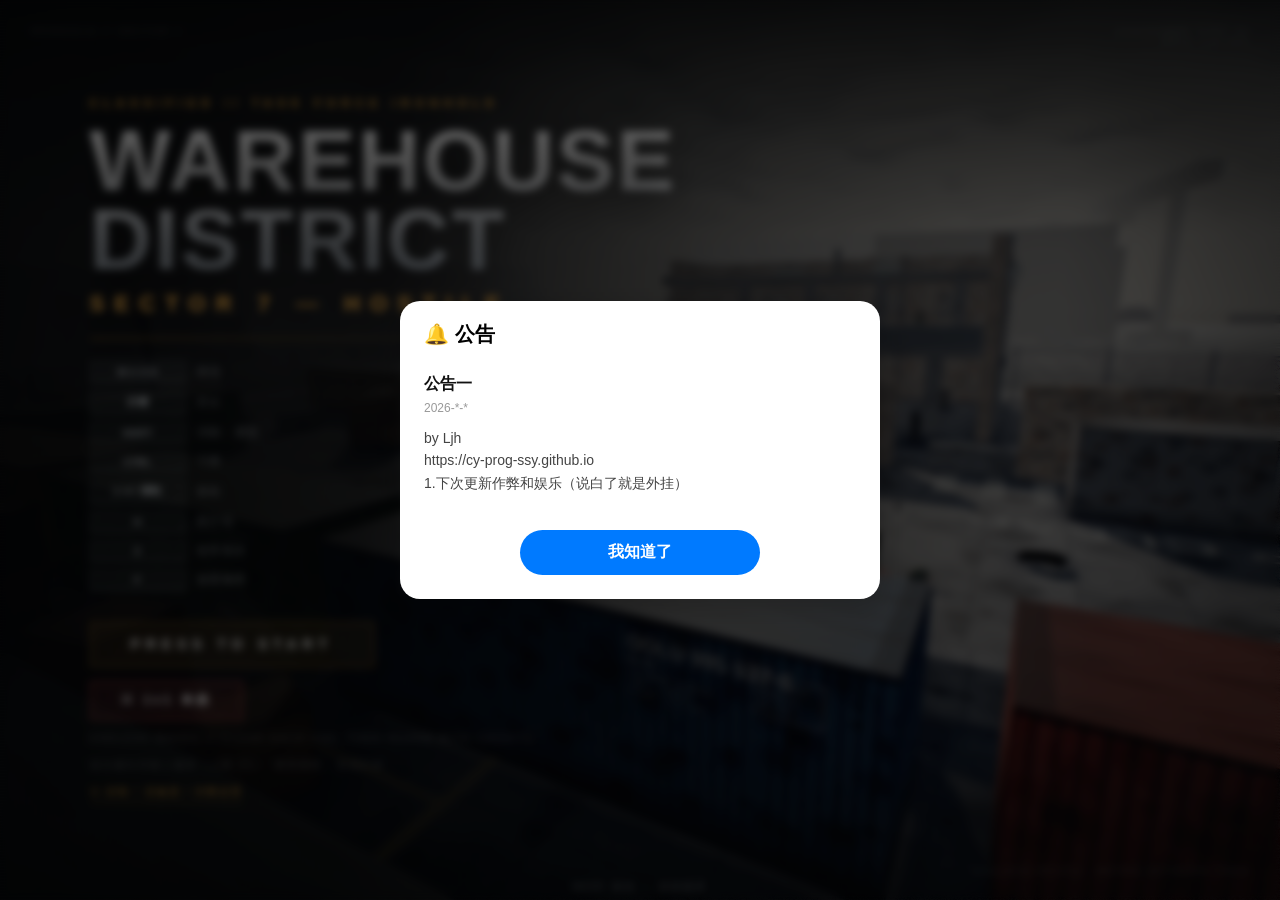
==== 3d-shooter/index.html @ 69fc593a "Add files via upload" ====
<!DOCTYPE html>
<html lang="zh-CN">
<head>
<meta charset="utf-8">
<meta name="viewport" content="width=device-width,initial-scale=1,maximum-scale=1,user-scalable=no,viewport-fit=cover">
<title>cc创新优化</title>
<meta name="theme-color" content="#0a0c0e">
<meta name="screen-orientation" content="landscape">
<meta name="x5-orientation" content="landscape">
<meta name="full-screen" content="yes">
<meta name="x5-fullscreen" content="true">
<meta name="browsermode" content="application">
<style>
:root{
  --amber:#ffb340;
  --amber-dim:#7a5520;
  --red:#ff3b30;
  --ink:#0a0c0e;
  --hud:#dfe6ec;
  --ok:#7ee081;
}
*{margin:0;padding:0;box-sizing:border-box;}
html,body{
  width:100%;height:100%;
  overflow:hidden;
  background:#05070a;
  touch-action:none;
  overscroll-behavior:none;
}
body{
  font-family:"Segoe UI",Roboto,"Helvetica Neue",Arial,sans-serif;
  color:var(--hud);
  -webkit-font-smoothing:antialiased;
  cursor:default;
  user-select:none;
  -webkit-user-select:none;
  -webkit-tap-highlight-color:transparent;
}
canvas{display:block;position:absolute;inset:0;}
.mono{font-family:ui-monospace,"Cascadia Mono",Consolas,"SF Mono",Menlo,monospace;}

#c{position:fixed;inset:0;width:100%;height:100%;}

/* ============ HUD ============ */
#hud{
  position:fixed;inset:0;pointer-events:none;
  opacity:0;transition:opacity .35s ease;z-index:10;overflow:hidden;
}
#hud.on{opacity:1;}

#cross{position:absolute;pointer-events:none;image-rendering:pixelated;}
#cross.hidden{opacity:0;}

/* 狙击镜 */
#scope{position:absolute;inset:0;opacity:0;pointer-events:none;}
#scope .shade{
  position:absolute;inset:0;
  background:radial-gradient(circle at 50% 50%,
    rgba(0,0,0,0) 0 36vmin,
    rgba(0,0,0,.55) 36vmin 36.7vmin,
    rgba(0,0,0,.99) 37.4vmin);
}
#scope .lens{
  position:absolute;left:50%;top:50%;width:72vmin;height:72vmin;
  transform:translate(-50%,-50%);border-radius:50%;
  box-shadow:inset 0 0 9vmin 2vmin rgba(0,0,0,.72),
             inset 0 0 1.6vmin .4vmin rgba(150,180,200,.14),
             0 0 0 .35vmin rgba(0,0,0,.9);
  background:radial-gradient(circle at 38% 30%,rgba(190,215,235,.07),rgba(0,0,0,0) 55%);
}
#scope .retWrap{position:absolute;left:50%;top:50%;width:0;height:0;
  filter:drop-shadow(0 0 1px rgba(215,230,240,.55));}
#scope .ret{position:absolute;background:rgba(8,10,12,.92);}
#scope .ret.h{height:1px;width:28vmin;top:-.5px;}
#scope .ret.hL{left:-36vmin;} #scope .ret.hR{left:8vmin;}
#scope .ret.v{width:1px;height:28vmin;left:-.5px;}
#scope .ret.vT{top:-36vmin;} #scope .ret.vB{top:8vmin;}
#scope .ret.thin{background:rgba(8,10,12,.8);}
#scope .ret.hIn{height:1px;width:6.2vmin;top:-.5px;left:-8vmin;}
#scope .ret.hInR{left:1.8vmin;}
#scope .ret.vIn{width:1px;height:6.2vmin;left:-.5px;top:-8vmin;}
#scope .ret.vInB{top:1.8vmin;}
#scope .center{position:absolute;width:2px;height:2px;left:-1px;top:-1px;
  background:rgba(255,70,50,.9);border-radius:50%;}
#scope .breath{
  position:absolute;left:50%;bottom:8vmin;transform:translateX(-50%);
  font-size:10px;letter-spacing:.28em;color:rgba(223,230,236,.5);opacity:0;
}
#scope .breath.on{opacity:1;}

#hitmark{position:absolute;left:50%;top:50%;width:0;height:0;opacity:0;}
#hitmark i{position:absolute;width:2px;height:11px;background:#fff;left:-1px;top:-5.5px;
  box-shadow:0 0 4px rgba(0,0,0,.9);transform-origin:50% 50%;}
#hitmark i:nth-child(1){transform:rotate(45deg) translate(0,-7px);}
#hitmark i:nth-child(2){transform:rotate(-45deg) translate(0,-7px);}
#hitmark i:nth-child(3){transform:rotate(135deg) translate(0,-7px);}
#hitmark i:nth-child(4){transform:rotate(-135deg) translate(0,-7px);}
#hitmark.show{animation:hm .22s ease-out;}
#hitmark.kill i{background:var(--red);}
@keyframes hm{0%{opacity:1;transform:scale(.55)}100%{opacity:0;transform:scale(1.5)}}

.panel{
  background:linear-gradient(180deg,rgba(10,14,18,.72),rgba(6,9,12,.6));
  border:1px solid rgba(223,230,236,.14);
  backdrop-filter:blur(2px);
}
.lbl{font-size:9.5px;letter-spacing:.22em;text-transform:uppercase;
  color:rgba(223,230,236,.5);font-weight:600;}

/* 生命/护甲 */
#vitals{
  position:absolute;
  left:max(18px, env(safe-area-inset-left, 0px) + 12px);
  bottom:max(18px, env(safe-area-inset-bottom, 0px) + 12px);
  width:250px;max-width:calc(100vw - 36px);
}
#vitals .row{display:flex;justify-content:space-between;align-items:flex-end;}
.bar{position:relative;height:13px;margin-top:4px;background:rgba(0,0,0,.55);
  border:1px solid rgba(223,230,236,.2);overflow:hidden;}
.bar > span{position:absolute;inset:0;width:100%;
  transform-origin:left center;
  transition:transform .18s cubic-bezier(.2,.8,.3,1);}
.bar::after{content:"";position:absolute;inset:0;pointer-events:none;
  background:repeating-linear-gradient(90deg,transparent 0 9px,rgba(0,0,0,.55) 9px 11px);}
#hpFill{background:linear-gradient(180deg,#8ef29a,#39b556);}
#hpFill.low{background:linear-gradient(180deg,#ff8d7a,#e0231a);}
#apFill{background:linear-gradient(180deg,#8ecbff,#2f7fd4);}
#hpNum{font-size:30px;font-weight:700;line-height:.9;letter-spacing:-.01em;text-shadow:0 2px 6px #000;}
#apNum{font-size:13px;font-weight:600;color:#9fc9f2;text-shadow:0 2px 6px #000;}
#vitals .sub{margin-top:9px;}
.mx{font-style:normal;font-family:ui-monospace,Consolas,monospace;
  opacity:.45;letter-spacing:.02em;}

/* 弹药 */
#ammo{
  position:absolute;
  right:max(18px, env(safe-area-inset-right, 0px) + 12px);
  bottom:max(18px, env(safe-area-inset-bottom, 0px) + 12px);
  text-align:right;min-width:250px;max-width:calc(100vw - 36px);
}
#wname{font-size:12px;letter-spacing:.28em;font-weight:700;color:var(--amber);
  text-shadow:0 0 10px rgba(255,179,64,.35);}
#wmode{font-size:9px;letter-spacing:.2em;color:rgba(223,230,236,.45);margin-top:2px;}
#ammoRow{display:flex;align-items:flex-end;justify-content:flex-end;gap:8px;margin-top:2px;}
#magNum{font-size:44px;font-weight:700;line-height:.85;letter-spacing:-.02em;text-shadow:0 3px 10px #000;}
#magNum.empty{color:var(--red);}
#resNum{font-size:16px;font-weight:600;color:rgba(223,230,236,.55);padding-bottom:4px;}
#wicon{margin-top:6px;height:26px;display:flex;justify-content:flex-end;align-items:center;opacity:.85;}
#reloadHint{font-size:10px;letter-spacing:.24em;color:var(--red);height:12px;font-weight:700;margin-top:5px;}
#reloadHint.blink{animation:bl .7s steps(1,end) infinite;}
@keyframes bl{50%{opacity:.15}}

/* 武器槽 */
#slots{
  position:absolute;
  right:max(18px, env(safe-area-inset-right, 0px) + 12px);
  bottom:calc(max(18px, env(safe-area-inset-bottom, 0px) + 12px) + 130px);
  display:flex;flex-direction:column;gap:5px;align-items:flex-end;
}
.slot{display:flex;align-items:center;gap:8px;padding:4px 9px;
  font-size:10px;letter-spacing:.16em;font-weight:600;
  color:rgba(223,230,236,.38);
  border-right:2px solid rgba(223,230,236,.15);
  background:rgba(6,9,12,.42);transition:all .16s;}
.slot b{font-size:9px;opacity:.6;}
.slot.act{color:#fff;border-right-color:var(--amber);background:rgba(255,179,64,.10);}

/* 击杀播报 */
#feed{
  position:absolute;
  right:max(18px, env(safe-area-inset-right, 0px) + 12px);
  top:max(18px, env(safe-area-inset-top, 0px) + 12px);
  display:flex;flex-direction:column;gap:4px;align-items:flex-end;
}
.kf{display:flex;align-items:center;gap:7px;padding:4px 10px;
  font-size:11px;font-weight:600;letter-spacing:.09em;
  background:rgba(6,9,12,.66);border-right:2px solid var(--amber);
  animation:kfin .22s ease-out;}
.kf .me{color:var(--amber);}
.kf .vic{color:#ff7a70;}
.kf .ic{opacity:.9;display:flex;}
@keyframes kfin{from{opacity:0;transform:translateX(24px)}to{opacity:1;transform:none}}
.kf.out{opacity:0;transform:translateX(24px);transition:all .3s ease-in;}

/* 通讯 */
#comms{
  position:absolute;
  left:max(18px, env(safe-area-inset-left, 0px) + 12px);
  bottom:calc(max(18px, env(safe-area-inset-bottom, 0px) + 12px) + 130px);
  display:flex;flex-direction:column;gap:3px;align-items:flex-start;
  max-width:340px;
}
.cm{font-size:10.5px;letter-spacing:.10em;font-weight:600;
  color:rgba(198,214,228,.62);text-shadow:0 1px 4px #000;
  animation:cmin .18s ease-out;white-space:nowrap;overflow:hidden;text-overflow:ellipsis;}
.cm b{color:rgba(255,122,104,.9);font-weight:700;}
.cm i{font-style:normal;opacity:.42;}
@keyframes cmin{from{opacity:0;transform:translateX(-10px)}to{opacity:1;transform:none}}
.cm.out{opacity:0;transition:opacity .5s linear;}

/* 小地图 */
#mapWrap{
  position:absolute;
  left:max(18px, env(safe-area-inset-left, 0px) + 12px);
  top:max(18px, env(safe-area-inset-top, 0px) + 12px);
  padding:6px;max-width:180px;
}
#mapWrap .lbl{margin-bottom:4px;display:flex;justify-content:space-between;gap:12px;}
#minimap{display:block;width:100%;height:auto;}

/* 顶部中央 */
#top{
  position:absolute;left:50%;top:max(14px, env(safe-area-inset-top, 0px) + 8px);
  transform:translateX(-50%);text-align:center;pointer-events:none;max-width:60vw;
}
#timer{font-size:26px;font-weight:700;letter-spacing:.06em;line-height:1;text-shadow:0 2px 8px #000;}
#timer.warn{color:var(--red);animation:bl 1s steps(1,end) infinite;}
#objective{font-size:10px;letter-spacing:.26em;color:rgba(223,230,236,.55);margin-top:5px;font-weight:600;}
#objective b{color:var(--amber);font-size:12px;}
#objective .hide{display:none;}
#goldRow{
  margin-top:7px;display:inline-flex;align-items:center;gap:6px;
  padding:3px 12px;border:1px solid rgba(255,179,64,.35);
  background:rgba(255,179,64,.09);
  font-family:ui-monospace,Consolas,monospace;
  font-size:14px;font-weight:700;color:#ffd98a;text-shadow:0 1px 4px #000;
}
#goldRow .gico{opacity:.8;font-size:11px;}
#goldRow.bump{animation:gb .4s ease-out;}
@keyframes gb{0%{transform:scale(1)}34%{transform:scale(1.18);background:rgba(255,179,64,.34)}100%{transform:scale(1)}}

/* 首领血条 */
#bossBar{
  position:absolute;left:50%;
  top:calc(max(14px, env(safe-area-inset-top, 0px) + 8px) + 96px);
  transform:translateX(-50%);width:min(430px,72vw);
  padding:8px 12px 10px;background:rgba(10,4,4,.62);
  border:1px solid rgba(255,59,48,.42);box-shadow:0 0 22px rgba(255,40,30,.16);
}
#bossBar.hide{display:none;}
#bossBar .bhead{display:flex;justify-content:space-between;align-items:flex-end;margin-bottom:5px;gap:12px;}
#bossName{font-size:12px;font-weight:800;letter-spacing:.22em;color:#ff6a58;text-shadow:0 2px 6px #000;}
#bossBlurb{font-size:8px;letter-spacing:.12em;color:rgba(255,150,140,.62);font-weight:600;text-align:right;}
#bossBar .bar{background:rgba(255,255,255,.10);}
#bossFill{background:linear-gradient(180deg,#ff6a58,#a31010);}
#bossApFill{background:linear-gradient(180deg,#8ecbff,#2f7fd4);}
#bossBar .bar.sm{height:6px;margin-top:4px;}

/* 小队面板 */
#squad{
  position:absolute;
  left:max(18px, env(safe-area-inset-left, 0px) + 12px);
  top:calc(max(18px, env(safe-area-inset-top, 0px) + 12px) + 210px);
  width:212px;padding:9px 11px;max-width:calc(100vw - 36px);
}
#squad .srow{display:flex;justify-content:space-between;align-items:flex-end;gap:8px;}
#squad .srow .lbl{font-size:9px;}
#squad .srow span+span{
  font-family:ui-monospace,Consolas,monospace;
  font-size:12px;font-weight:700;color:#e8eef3;
}
#squad .lv{color:var(--amber);letter-spacing:.14em;}
#squad .bar.sm{height:8px;margin:3px 0 7px;}
#allyHpFill{background:linear-gradient(180deg,#8ef29a,#39b556);}
#allyApFill{background:linear-gradient(180deg,#8ecbff,#2f7fd4);}
#squad.empty #allyHpNum,#squad.empty #allyApNum{color:rgba(223,230,236,.35);}
#squad.down .lv{color:var(--red);}
#squad .warn{color:var(--red);}
#squad .srow.cmd{pointer-events:auto;cursor:pointer;padding:3px 4px;margin:0 -4px;border-radius:3px;}
#squad .srow.cmd:hover{background:rgba(255,179,64,.12);}
#squad .mode{font-style:normal;font-size:8px;letter-spacing:.14em;font-weight:700;
  padding:1px 5px;border:1px solid rgba(223,230,236,.22);
  color:rgba(223,230,236,.5);}
#squad .mode.hold{color:var(--amber);border-color:rgba(255,179,64,.5);
  background:rgba(255,179,64,.12);}
#squad .mode.off{display:none;}
#squad .srow.head{pointer-events:auto;cursor:pointer;}
#squad .caret{font-style:normal;font-size:10px;margin-left:6px;
  color:rgba(223,230,236,.45);
  display:inline-block;transition:transform .16s ease;}
#squad.collapsed .caret{transform:rotate(-90deg);}
#squad.collapsed #squadBody{display:none;}

/* 伤害方向 */
#dmgDirs{position:absolute;left:50%;top:50%;width:0;height:0;}
.dmgArc{position:absolute;left:-160px;top:-160px;width:320px;height:320px;opacity:0;}
.dmgArc::before{
  content:"";position:absolute;left:50%;top:0;width:150px;height:60px;
  transform:translateX(-50%);
  background:radial-gradient(ellipse at 50% 100%,rgba(255,40,30,.85),rgba(255,40,30,0) 72%);
  clip-path:polygon(0% 100%,100% 100%,78% 0%,22% 0%);
}

/* 受伤 / 护甲闪光 */
#lowhp{position:absolute;inset:0;opacity:0;
  background:radial-gradient(ellipse at center,transparent 42%,rgba(140,0,0,.62) 100%);}
#edgeGlow{position:absolute;inset:0;opacity:0;
  box-shadow:inset 0 0 140px rgba(255,179,64,.4);transition:opacity .35s;}
#shieldGlow{position:absolute;inset:0;opacity:0;
  box-shadow:inset 0 0 130px rgba(120,185,255,.55);}

/* 击杀徽章 */
#killBadge{position:absolute;left:50%;top:33%;opacity:0;
  transform:translate(-50%,-50%);
  display:flex;flex-direction:column;align-items:center;gap:5px;
  pointer-events:none;}
#killBadge .kbIc{filter:drop-shadow(0 3px 10px rgba(0,0,0,.85));}
#killBadge .kbTxt{font-size:11px;font-weight:800;letter-spacing:.34em;
  text-shadow:0 2px 8px #000, 0 0 18px currentColor;white-space:nowrap;}
#killBadge .kbCt{position:absolute;left:100%;top:-6px;margin-left:6px;
  font-size:22px;font-weight:800;color:#fff;text-shadow:0 2px 8px #000;}
#killBadge.on{animation:kbPop .92s cubic-bezier(.2,.9,.3,1) forwards;}
@keyframes kbPop{
  0%  { opacity:0; transform:translate(-50%,-50%) scale(.30) rotate(-16deg); }
  16% { opacity:1; transform:translate(-50%,-50%) scale(1.28) rotate(5deg); }
  30% {           transform:translate(-50%,-50%) scale(.92) rotate(-3deg); }
  42% {           transform:translate(-50%,-50%) scale(1.05) rotate(0deg); }
  68% { opacity:1; transform:translate(-50%,-56%) scale(1);   }
  100%{ opacity:0; transform:translate(-50%,-80%) scale(.9);  }
}
#killBadge.kill .kbIc,#killBadge.kill .kbTxt{color:var(--amber);}
#killBadge.head .kbIc,#killBadge.head .kbTxt{color:#ffd76a;}
#killBadge.elite .kbIc,#killBadge.elite .kbTxt{color:#c98cff;}
#killBadge.boss  .kbIc,#killBadge.boss  .kbTxt{color:#ff5347;}
#killBadge.ally .kbIc{opacity:.6;transform:scale(.82);}
#killBadge.ally .kbTxt{opacity:.6;}

#killRing{position:absolute;left:50%;top:50%;width:0;height:0;opacity:0;}
#killRing i{position:absolute;left:-46px;top:-46px;width:92px;height:92px;
  border-radius:50%;border:2px solid var(--amber);opacity:0;
  transform:scale(.3);box-shadow:0 0 14px currentColor;}
#killRing.on i{animation:krOut .42s cubic-bezier(.15,.75,.3,1) forwards;}
@keyframes krOut{
  0%  { opacity:.95; transform:scale(.28); border-width:3px; }
  100%{ opacity:0;   transform:scale(1.5); border-width:1px; }
}
#killRing.head i{border-color:#ffd76a;}
#killRing.elite i{border-color:#c98cff;}
#killRing.boss  i{border-color:#ff5347;}

#goldPop{position:absolute;left:50%;top:57%;opacity:0;
  transform:translate(-50%,0);
  font-size:19px;font-weight:800;letter-spacing:.06em;white-space:nowrap;
  text-shadow:0 2px 8px #000;
  font-family:ui-monospace,Consolas,monospace;}
#goldPop.on{animation:gpUp 1.05s ease-out forwards;}
@keyframes gpUp{
  0%  { opacity:0;  transform:translate(-50%,0)    scale(.55); }
  18% { opacity:1;  transform:translate(-50%,-9px) scale(1.18); }
  34% {             transform:translate(-50%,-13px) scale(1);   }
  72% { opacity:1; }
  100%{ opacity:0;  transform:translate(-50%,-46px) scale(.94); }
}
#goldPop.kill{color:#ffcf7a;}
#goldPop.head{color:#ffe08a;}
#goldPop.elite{color:#d9a6ff;}
#goldPop.boss{color:#ff8a80;}

#streakBanner{position:absolute;left:50%;top:66%;opacity:0;
  transform:translate(-50%,-50%);
  font-size:clamp(18px,3.4vw,30px);font-weight:800;
  letter-spacing:.24em;color:#fff;white-space:nowrap;
  text-shadow:0 3px 14px #000, 0 0 30px rgba(255,179,64,.55);}
#streakBanner.on{animation:sbIn 1.25s cubic-bezier(.2,.9,.3,1) forwards;}
#streakBanner small{display:block;font-size:.38em;letter-spacing:.42em;
  font-weight:700;opacity:.72;margin-top:5px;text-align:center;color:var(--amber);}
@keyframes sbIn{
  0%  { opacity:0; transform:translate(-50%,-50%) scale(.55) skewX(-14deg); letter-spacing:.7em; }
  13% { opacity:1; transform:translate(-50%,-50%) scale(1.14) skewX(0deg);  letter-spacing:.24em; }
  25% {            transform:translate(-50%,-50%) scale(.97); }
  37% {            transform:translate(-50%,-50%) scale(1.03); }
  74% { opacity:1; }
  100%{ opacity:0; transform:translate(-50%,-72%) scale(1); }
}

/* 波次横幅 */
#waveBanner{position:absolute;left:50%;top:27%;
  transform:translate(-50%,-50%);text-align:center;
  opacity:0;pointer-events:none;}
#waveBanner.on{animation:wb 3.1s ease-out forwards;}
@keyframes wb{
  0%{opacity:0;transform:translate(-50%,-50%) scale(.9)}
  12%{opacity:1;transform:translate(-50%,-50%) scale(1)}
  72%{opacity:1}100%{opacity:0}
}
#waveBanner .wb1{font-size:clamp(24px,6vw,54px);font-weight:800;
  letter-spacing:.3em;color:#fff;text-shadow:0 6px 34px rgba(0,0,0,.85);}
#waveBanner .wb1 span{color:var(--amber);}
#waveBanner .wb2{font-size:10.5px;letter-spacing:.26em;
  color:rgba(223,230,236,.62);font-weight:600;margin-top:9px;
  text-shadow:0 2px 8px #000;}

/* 全屏界面 */
.screen{
  position:fixed;inset:0;
  display:flex;flex-direction:column;align-items:center;justify-content:center;
  background:radial-gradient(ellipse at 50% 45%,rgba(18,24,30,.86),rgba(3,5,7,.97));
  z-index:20;overflow-y:auto;padding:20px;
}
.screen.hide{display:none;}
.screen::after{content:"";position:absolute;inset:0;pointer-events:none;
  background:repeating-linear-gradient(0deg,rgba(255,255,255,.024) 0 1px,transparent 1px 3px);}

#startScreen{
  cursor:pointer;
  align-items:flex-start;justify-content:center;
  padding:clamp(14px,3.5vh,40px) clamp(28px,7vw,110px);
  background:
    linear-gradient(180deg,rgba(3,5,7,.78) 0%,rgba(3,5,7,0) 26%,rgba(3,5,7,0) 82%,rgba(3,5,7,.55) 100%),
    linear-gradient(95deg,rgba(4,6,9,.94) 0%,rgba(4,6,9,.86) 30%,rgba(4,6,9,.48) 56%,rgba(4,6,9,.16) 80%,rgba(4,6,9,.28) 100%);
}
#startScreen .col{
  display:flex;flex-direction:column;align-items:flex-start;
  width:min(600px,62vw);max-height:100%;
  position:relative;z-index:1;
  overflow-y:auto;overflow-x:hidden;
  scrollbar-width:none;
  padding-right:6px;
}
#startScreen .col::-webkit-scrollbar{display:none;}
#startScreen .title,#startScreen .eyebrow{text-align:left;}
#startScreen .rule{margin:clamp(10px,2.6vh,26px) 0 clamp(10px,2.4vh,24px);}
@media (max-height:760px){
  #startScreen .title{font-size:clamp(30px,min(6.4vw,9vh),62px);}
  #startScreen .keys{gap:2px 26px;}
  #startScreen .key{font-size:10px;}
  #startScreen .cta{margin-top:12px;padding:9px 30px;}
  #startScreen .hint{margin-top:5px;font-size:9px;}
}
.eyebrow{font-size:11px;letter-spacing:.55em;color:var(--amber);font-weight:700;
  margin-bottom:clamp(6px,1.4vh,14px);}
.title{
  font-size:clamp(32px,min(7.4vw,12vh),86px);font-weight:800;
  letter-spacing:.03em;line-height:.92;text-align:center;
  background:linear-gradient(180deg,#fff 20%,#7d8996 100%);
  -webkit-background-clip:text;background-clip:text;color:transparent;
  text-shadow:0 10px 40px rgba(0,0,0,.6);
}
.title small{display:block;font-size:.26em;letter-spacing:.44em;font-weight:600;
  color:var(--amber);-webkit-text-fill-color:var(--amber);
  margin-top:clamp(7px,1.6vh,16px);}
.rule{width:min(560px,74vw);height:1px;
  background:linear-gradient(90deg,rgba(255,179,64,.75),transparent);
  margin:clamp(11px,2.8vh,28px) 0;}

.keys{display:grid;grid-template-columns:repeat(2,minmax(0,1fr));
  gap:clamp(3px,.9vh,7px) 30px;width:100%;}
.tkeys{display:none;grid-template-columns:1fr;gap:clamp(2px,.7vh,6px);width:100%;}
.key{display:grid;grid-template-columns:96px 1fr;align-items:center;gap:11px;
  font-size:10.5px;letter-spacing:.14em;color:rgba(223,230,236,.58);}
.key kbd{font-family:inherit;font-size:9.5px;font-weight:700;
  letter-spacing:.06em;padding:4px 0;text-align:center;
  background:rgba(223,230,236,.06);
  border:1px solid rgba(223,230,236,.18);border-bottom-width:2px;
  color:#e8eef3;white-space:nowrap;}
.cta{margin-top:clamp(14px,3.4vh,34px);font-size:14px;letter-spacing:.42em;
  font-weight:700;color:#fff;
  padding:clamp(10px,1.5vh,15px) 40px;
  border:1px solid rgba(255,179,64,.5);background:rgba(255,179,64,.08);
  animation:pulse 2.1s ease-in-out infinite;}
@keyframes pulse{
  0%,100%{box-shadow:0 0 0 rgba(255,179,64,0);background:rgba(255,179,64,.06)}
  50%{box-shadow:0 0 34px rgba(255,179,64,.22);background:rgba(255,179,64,.14)}
}
.hint{margin-top:clamp(7px,1.5vh,15px);font-size:10px;letter-spacing:.2em;
  color:rgba(223,230,236,.34);}
.slug{position:absolute;font-size:9px;letter-spacing:.28em;
  color:rgba(223,230,236,.26);z-index:1;}
.slug.tl{top:26px;left:30px;}
.slug.tr{top:26px;right:30px;text-align:right;}
.slug.br{bottom:24px;right:30px;text-align:right;}

#endScreen .title{font-size:clamp(34px,6vw,68px);}
#endScreen.win .title{background:linear-gradient(180deg,#fff,#ffb340);
  -webkit-background-clip:text;background-clip:text;}
#endScreen.lose .title{background:linear-gradient(180deg,#fff,#c4342a);
  -webkit-background-clip:text;background-clip:text;}
#stats{display:grid;grid-template-columns:repeat(5,minmax(0,1fr));
  gap:1px;background:rgba(223,230,236,.13);
  width:min(760px,90vw);border:1px solid rgba(223,230,236,.13);}
.stat{background:rgba(8,11,15,.94);padding:18px 8px;text-align:center;}
.stat .v{font-size:clamp(19px,4.2vw,34px);font-weight:800;
  letter-spacing:-.02em;color:#fff;line-height:1;}
@media (max-width:620px){ #stats{grid-template-columns:repeat(3,minmax(0,1fr));} }
.stat .v span{font-size:.5em;color:rgba(223,230,236,.4);margin-left:1px;}
.stat .k{font-size:9px;letter-spacing:.24em;color:rgba(223,230,236,.44);
  margin-top:9px;font-weight:600;}
#endSub{font-size:12px;letter-spacing:.24em;color:rgba(223,230,236,.5);margin-top:6px;}
button.btn{pointer-events:auto;cursor:pointer;margin-top:34px;
  font-family:inherit;font-size:13px;letter-spacing:.34em;font-weight:700;
  color:#fff;padding:15px 42px;
  background:rgba(255,179,64,.1);
  border:1px solid rgba(255,179,64,.55);transition:all .18s;}
button.btn:hover{background:rgba(255,179,64,.24);
  box-shadow:0 0 30px rgba(255,179,64,.25);}
button.btn:active{transform:translateY(1px);}
button.btn.small{margin-top:16px;font-size:11px;letter-spacing:.24em;padding:11px 26px;}

/* 暂停 */
#pause{position:fixed;inset:0;display:none;
  align-items:center;justify-content:center;flex-direction:column;
  background:rgba(3,5,7,.72);z-index:24;}
#pause.on{display:flex;}
#pause .t{font-size:34px;font-weight:800;letter-spacing:.3em;}
#pause .s{font-size:11px;letter-spacing:.3em;
  color:rgba(223,230,236,.5);margin-top:12px;}

/* 加载/错误 */
#boot{position:fixed;inset:0;display:flex;align-items:center;justify-content:center;
  z-index:30;background:#05070a;
  font-size:11px;letter-spacing:.35em;color:rgba(223,230,236,.4);}
#boot.hide{display:none;}
#err{position:fixed;left:0;right:0;bottom:0;max-height:42%;overflow:auto;
  z-index:99;background:rgba(70,0,0,.94);color:#ffd9d5;
  font:11px/1.55 ui-monospace,Consolas,monospace;
  padding:10px 14px;display:none;white-space:pre-wrap;}

/* ============================================================
   ★ 设置面板：全屏 + 左侧分类导航（替换原「移动端修复」整段）
   ============================================================ */
#settings {
  position: fixed !important;
  inset: 0 !important;
  width: 100vw !important;
  height: 100vh !important;
  height: 100dvh !important;
  margin: 0 !important;
  padding: 0 !important;
  background: #0a0c0e !important;
  z-index: 99999 !important;
  display: flex !important;
  overflow: hidden !important;
}
#settings.hide { display: none !important; }

#settings .setbox {
  position: relative !important;
  width: 100% !important;
  max-width: 100% !important;
  height: 100% !important;
  max-height: 100% !important;
  margin: 0 !important;
  padding: 0 !important;
  border: none !important;
  border-radius: 0 !important;
  box-shadow: none !important;
  background: #0a0c0e !important;
  box-sizing: border-box !important;
  display: flex !important;
  flex-direction: column !important;
  overflow: hidden !important;
}

#settings .sethead {
  flex: 0 0 auto;
  display: flex !important;
  align-items: baseline !important;
  justify-content: space-between !important;
  gap: 12px !important;
  padding: 16px clamp(18px, 4vw, 48px) 12px !important;
  font-size: 14px !important;
  font-weight: 800 !important;
  letter-spacing: .3em !important;
  color: #fff !important;
  border-bottom: 1px solid rgba(223,230,236,.12) !important;
}
#settings .sethead span {
  font-size: 9px !important;
  letter-spacing: .1em !important;
  color: rgba(223,230,236,.42) !important;
  font-weight: 600 !important;
}

#settings .stornote {
  display: none;
  flex: 0 0 auto;
  padding: 8px clamp(18px, 4vw, 48px);
  font-size: 10.5px;
  line-height: 1.55;
  color: #ff8a7a;
  background: rgba(255,60,40,.08);
  border-bottom: 1px solid rgba(255,60,40,.22);
}
#settings .stornote.on { display: block; }
#settings .stornote b { color: #ffb0a4; }

#settings .setbody {
  flex: 1 1 auto;
  display: flex !important;
  min-height: 0 !important;
  overflow: hidden !important;
}

#settings .setnav {
  flex: 0 0 172px;
  display: flex !important;
  flex-direction: column !important;
  gap: 3px !important;
  padding: 14px 10px 14px 14px !important;
  border-right: 1px solid rgba(223,230,236,.10) !important;
  background: rgba(6,9,12,.55) !important;
  overflow-y: auto !important;
  scrollbar-width: thin;
}
#settings .settab {
  appearance: none;
  font-family: inherit !important;
  font-size: 12px !important;
  font-weight: 700 !important;
  letter-spacing: .16em !important;
  color: rgba(223,230,236,.50) !important;
  background: transparent !important;
  border: 1px solid transparent !important;
  border-radius: 4px !important;
  padding: 11px 14px !important;
  text-align: left !important;
  cursor: pointer !important;
  transition: color .15s, background .15s, border-color .15s;
  white-space: nowrap;
}
#settings .settab small {
  display: block;
  font-size: 8px;
  letter-spacing: .2em;
  opacity: .55;
  margin-top: 3px;
  font-weight: 600;
}
#settings .settab:hover { color: #fff !important; background: rgba(223,230,236,.06) !important; }
#settings .settab.on {
  color: var(--amber) !important;
  background: rgba(255,179,64,.12) !important;
  border-color: rgba(255,179,64,.45) !important;
}

#settings .setpanes {
  flex: 1 1 auto;
  min-width: 0;
  overflow-y: auto !important;
  overflow-x: hidden !important;
  -webkit-overflow-scrolling: touch;
  padding: 16px clamp(18px, 4vw, 56px) 28px !important;
}
#settings .setpane { display: none; }
#settings .setpane.on { display: block; }

/* ---- 画质卡片 ---- */
#settings .qgrid {
  display: grid !important;
  grid-template-columns: repeat(2, minmax(0, 1fr)) !important;
  gap: 10px !important;
  margin: 10px 0 4px;
}
#settings .qcard {
  appearance: none;
  display: flex !important;
  flex-direction: column !important;
  align-items: flex-start !important;
  gap: 4px !important;
  padding: 14px 16px !important;
  text-align: left !important;
  font-family: inherit !important;
  color: rgba(223,230,236,.72) !important;
  background: rgba(223,230,236,.05) !important;
  border: 1px solid rgba(223,230,236,.16) !important;
  border-radius: 6px !important;
  cursor: pointer !important;
  transition: all .15s;
}
#settings .qcard:hover { background: rgba(223,230,236,.10) !important; }
#settings .qcard.on {
  color: var(--amber) !important;
  background: rgba(255,179,64,.12) !important;
  border-color: rgba(255,179,64,.62) !important;
  box-shadow: 0 0 0 1px rgba(255,179,64,.18), 0 0 22px rgba(255,179,64,.10);
}
#settings .qcard .qn { font-size: 14px; font-weight: 800; letter-spacing: .18em; }
#settings .qcard .qd { font-size: 10px; letter-spacing: .04em; opacity: .62; line-height: 1.5; }
#settings .qcard .qs { font-size: 8.5px; letter-spacing: .18em; opacity: .42; margin-top: 2px; }

/* ---- 键位列表 ---- */
#settings .kbgrid {
  display: flex !important;
  flex-direction: column !important;
  gap: 6px !important;
  margin-top: 8px;
}
#settings .kbbind {
  display: flex !important;
  align-items: center !important;
  justify-content: space-between !important;
  gap: 12px !important;
  padding: 9px 12px !important;
  background: rgba(12,16,20,.55) !important;
  border: 1px solid rgba(223,230,236,.12) !important;
  border-radius: 4px !important;
}
#settings .kblbl {
  font-size: 11px !important;
  letter-spacing: .16em !important;
  font-weight: 600 !important;
  color: rgba(223,230,236,.85) !important;
}
#settings .kbkey {
  font-family: ui-monospace, Consolas, monospace !important;
  font-size: 11px !important;
  font-weight: 700 !important;
  letter-spacing: .05em !important;
  padding: 7px 14px !important;
  min-width: 130px;
  text-align: center;
  color: #ffd98a !important;
  background: rgba(255,179,64,.10) !important;
  border: 1px solid rgba(255,179,64,.35) !important;
  border-radius: 3px !important;
  cursor: pointer !important;
  transition: background .15s, border-color .15s, color .15s;
}
#settings .kbkey:hover {
  background: rgba(255,179,64,.20) !important;
  border-color: rgba(255,179,64,.7) !important;
}
#settings .kbkey.listening {
  color: #ff8a7a !important;
  border-color: rgba(255,60,40,.8) !important;
  background: rgba(255,60,40,.14) !important;
  animation: kbPulse 1s steps(1,end) infinite;
}
@keyframes kbPulse { 50% { opacity: .55; } }
#settings .kbbtns {
  display: flex !important;
  gap: 10px !important;
  margin-top: 14px;
  justify-content: flex-end;
}
#settings .kbbtns button {
  font-family: inherit !important;
  font-size: 10.5px !important;
  letter-spacing: .2em !important;
  font-weight: 700 !important;
  padding: 10px 18px !important;
  border-radius: 3px !important;
  cursor: pointer !important;
}
#settings .kbbtns button.ghost {
  background: rgba(223,230,236,.06) !important;
  border: 1px solid rgba(223,230,236,.28) !important;
  color: rgba(223,230,236,.78) !important;
}

/* ---- 原有控件样式（原封不动）---- */
#settings .rule, #shop .rule {
  height: 1px !important; width: 100% !important;
  background: linear-gradient(90deg, rgba(255,179,64,.6), transparent) !important;
  margin: 12px 0 !important; display: block !important;
}
#settings .setrow { margin-bottom: 14px !important; }
#settings .setrow .top {
  display: flex !important; justify-content: space-between !important;
  align-items: baseline !important; gap: 10px !important; margin-bottom: 6px !important;
}
#settings .setrow .nm {
  font-size: 11px !important; letter-spacing: .16em !important;
  font-weight: 600 !important; color: rgba(223,230,236,.82) !important;
}
#settings .setrow .nm b {
  color: #ffb340 !important;
  font-family: ui-monospace, Consolas, monospace !important; font-size: 11.5px !important;
}
#settings .setrow .tip {
  font-size: 9.5px !important; letter-spacing: .06em !important;
  color: rgba(223,230,236,.42) !important; margin-top: 6px !important; line-height: 1.55 !important;
}
#settings .setrow.off { display: none !important; }
#settings .tog {
  display: flex !important; align-items: center !important;
  justify-content: space-between !important; gap: 12px !important; padding: 2px 0 !important;
}
#settings .tog .nm {
  font-size: 11px !important; letter-spacing: .16em !important;
  font-weight: 600 !important; color: rgba(223,230,236,.82) !important;
}
#settings .tog button {
  font-family: inherit !important; font-size: 10px !important;
  letter-spacing: .18em !important; font-weight: 700 !important;
  cursor: pointer !important; padding: 8px 18px !important;
  border: 1px solid rgba(223,230,236,.28) !important;
  background: rgba(223,230,236,.06) !important;
  color: rgba(223,230,236,.7) !important; border-radius: 3px !important;
}
#settings .tog button.on {
  border-color: rgba(126,224,129,.7) !important;
  background: rgba(126,224,129,.16) !important; color: #9ff2b4 !important;
}
#settings .seg { display: flex !important; flex-wrap: wrap !important; gap: 6px !important; }
#settings .seg button {
  flex: 1 1 auto !important; min-width: 52px !important; padding: 10px 4px !important;
  font-family: inherit !important; font-size: 12px !important; font-weight: 700 !important;
  color: rgba(223,230,236,.62) !important; background: rgba(223,230,236,.06) !important;
  border: 1px solid rgba(223,230,236,.18) !important;
  cursor: pointer !important; border-radius: 3px !important;
}
#settings .seg button.on {
  color: #ffb340 !important; border-color: rgba(255,179,64,.65) !important;
  background: rgba(255,179,64,.18) !important;
}
#settings input[type=range] {
  width: 100% !important; -webkit-appearance: none !important;
  appearance: none !important; height: 24px !important;
  background: transparent !important; cursor: pointer !important; display: block !important;
}
#settings input[type=range]::-webkit-slider-runnable-track {
  height: 4px !important; background: rgba(223,230,236,.24) !important; border-radius: 2px !important;
}
#settings input[type=range]::-webkit-slider-thumb {
  -webkit-appearance: none !important; width: 20px !important; height: 20px !important;
  margin-top: -8px !important; border-radius: 50% !important;
  background: #ffb340 !important; border: 2px solid #10151a !important;
}
#settings .setsub {
  margin: 18px 0 10px !important; padding-top: 12px !important;
  font-size: 9px !important; letter-spacing: .3em !important;
  font-weight: 800 !important; color: rgba(255,179,64,.88) !important;
  border-top: 1px solid rgba(223,230,236,.12) !important;
}
#settings .setbtns {
  flex: 0 0 auto;
  display: flex !important;
  gap: 10px !important;
  justify-content: flex-end !important;
  padding: 14px clamp(18px, 4vw, 48px) !important;
  border-top: 1px solid rgba(223,230,236,.12) !important;
  background: rgba(8,11,15,.94) !important;
}
#settings .setbtns button {
  cursor: pointer !important; font-family: inherit !important;
  font-size: 11px !important; letter-spacing: .24em !important;
  font-weight: 700 !important; color: #fff !important;
  padding: 12px 22px !important; background: rgba(255,179,64,.14) !important;
  border: 1px solid rgba(255,179,64,.6) !important; border-radius: 3px !important;
}
#settings .setbtns button.ghost {
  background: rgba(223,230,236,.06) !important;
  border-color: rgba(223,230,236,.28) !important;
  color: rgba(223,230,236,.78) !important;
}
#settings .setpanes::-webkit-scrollbar { width: 6px; }
#settings .setpanes::-webkit-scrollbar-track { background: transparent; }
#settings .setpanes::-webkit-scrollbar-thumb {
  background: rgba(255,179,64,.45); border-radius: 3px;
}

/* 窄屏：导航变成顶部横向条 */
@media (max-width: 720px) {
  #settings .setnav { flex: 0 0 128px; padding: 12px 8px 12px 12px; }
  #settings .settab { font-size: 11px !important; padding: 10px 10px !important; }
  #settings .qgrid { grid-template-columns: 1fr !important; }
}
@media (max-width: 520px) {
  #settings .setbody { flex-direction: column !important; }
  #settings .setnav {
    flex: 0 0 auto;
    flex-direction: row !important;
    overflow-x: auto !important;
    border-right: none !important;
    border-bottom: 1px solid rgba(223,230,236,.10) !important;
    padding: 10px 12px !important;
  }
  #settings .settab { flex: 0 0 auto; }
  #settings .settab small { display: none; }
}

/* ============================================================
   ★ 商店面板：保持原居中弹窗，不受设置面板影响
   ============================================================ */
#shop {
  position: fixed !important;
  top: 0 !important; left: 0 !important; right: 0 !important; bottom: 0 !important;
  width: 100vw !important;
  height: 100vh !important;
  height: 100dvh !important;
  max-height: 100dvh !important;
  margin: 0 !important;
  padding: 12px !important;
  display: flex !important;
  align-items: center !important;
  justify-content: center !important;
  overflow: hidden !important;
  box-sizing: border-box !important;
  background: rgba(3,5,7,.86) !important;
  backdrop-filter: blur(4px);
  -webkit-backdrop-filter: blur(4px);
  z-index: 9998 !important;
}
#shop.hide { display: none !important; }

#shop .shopbox {
  position: relative !important;
  width: min(720px, 94vw) !important;
  max-width: 92vw !important;
  max-height: 92vh !important;
  max-height: 92dvh !important;
  overflow-y: auto !important;
  overflow-x: hidden !important;
  -webkit-overflow-scrolling: touch;
  box-sizing: border-box !important;
  background: linear-gradient(180deg, rgba(16,21,27,.98), rgba(9,12,16,.98)) !important;
  border: 1px solid rgba(223,230,236,.20) !important;
  border-radius: 6px !important;
  box-shadow: 0 24px 60px rgba(0,0,0,.75) !important;
  padding: 18px 20px 16px !important;
  color: #dfe6ec !important;
}
/* ============================================================
   ★ 移动端修复：旋转提示 z-index 低于设置面板
   ============================================================ */
#rotateHint { display: none !important; }
@media (orientation: portrait) and (hover: none) and (pointer: coarse) {
  #rotateHint {
    display: flex !important; position: fixed !important; inset: 0 !important;
    z-index: 55 !important; align-items: center !important; justify-content: center !important;
    flex-direction: column !important; background: #05070a !important; color: var(--hud) !important;
    font-size: 14px !important; letter-spacing: .24em !important; text-align: center !important;
    padding: 40px !important; gap: 24px !important;
  }
  #rotateHint .ph { width: 60px; height: 100px; border: 2px solid var(--amber); border-radius: 10px; position: relative; animation: rot .9s ease-in-out infinite alternate; }
  #rotateHint .ph::after { content: ""; position: absolute; left: 50%; top: 6px; width: 16px; height: 2px; background: var(--amber); transform: translateX(-50%); }
  @keyframes rot { 0%{transform:rotate(0deg)} 100%{transform:rotate(-90deg)} }
  #rotateHint b { display: block; color: var(--amber); font-size: 16px; letter-spacing: .3em; margin-bottom: 8px; }
  #rotateHint span { color: rgba(223,230,236,.5); font-size: 11px; letter-spacing: .18em; }
  #rotateHint .rotateBtn{ pointer-events:auto; margin-top: 26px; padding: 14px 36px; font-family: inherit; font-size: 13px; font-weight: 700; letter-spacing: .3em; color: #fff; background: rgba(255,179,64,.14); border: 1px solid rgba(255,179,64,.6); border-radius: 4px; cursor: pointer; -webkit-user-select: none; user-select: none; -webkit-tap-highlight-color: transparent; animation: pulse 2.1s ease-in-out infinite; transition: transform .12s, background .18s; }
  #rotateHint .rotateBtn:active{ transform: scale(.97); background: rgba(255,179,64,.34); }
  #rotateHint .rotateHint-text{ margin-top: 14px; font-size: 10px; letter-spacing: .2em; color: rgba(223,230,236,.36); }
}

/* ============================================================
   ★ 触屏 UI 显示逻辑
   ============================================================ */
#touchUI { display: none !important; }
body.touch #touchUI { display: none !important; }
body.touch #hud.on ~ #touchUI { display: block !important; }

body.touch{ overscroll-behavior: none; touch-action: none; -webkit-user-select: none; user-select: none; -webkit-tap-highlight-color: transparent; }

body.touch #startScreen .keys{display:none;}
body.touch #startScreen .tkeys{display:grid;}
body.touch #startScreen .key{grid-template-columns:74px 1fr;gap:9px;font-size:10px;}
body.touch #startScreen{padding-left:14px;padding-right:14px;}
body.touch #startScreen .col{width:min(600px,calc(100vw - 28px));}
body.touch #startScreen .title{font-size:clamp(26px,min(7.8vw,8vh),54px);}
body.touch #startScreen .title small{font-size:.24em;letter-spacing:.3em;margin-top:7px;}
body.touch #startScreen .eyebrow{font-size:9px;letter-spacing:.38em;margin-bottom:6px;}
body.touch #startScreen .rule{margin:10px 0 9px;}
body.touch #startScreen .hint{font-size:9px;letter-spacing:.14em;margin-top:6px;}
body.touch #startScreen .cta{font-size:12px;letter-spacing:.3em;margin-top:12px;padding:11px 26px;}

body.touch #vitals{left:10px;top:150px;bottom:auto;width:150px;transform:scale(.8);transform-origin:top left;}
body.touch #ammo{right:10px;top:148px;bottom:auto;min-width:140px;text-align:right;transform:scale(.8);transform-origin:top right;}
body.touch #slots{right:8px;top:258px;bottom:auto;flex-direction:column;gap:6px;align-items:stretch;transform:none;}
body.touch #slots .slot b{display:none;}
body.touch #slots .slot{justify-content:center;min-height:42px;min-width:112px;padding:10px 14px;font-size:11px;letter-spacing:.1em;background:rgba(8,12,16,.66);border:1px solid rgba(223,230,236,.16);border-right:3px solid rgba(223,230,236,.22);}
body.touch #slots .slot.act{background:rgba(255,179,64,.18);border-color:rgba(255,179,64,.42);border-right-color:var(--amber);color:#fff;}
body.touch #mapWrap{left:8px;top:54px;transform:scale(.5);transform-origin:top left;}
body.touch #top{top:10px;max-width:70vw;}
body.touch #timer{font-size:20px;}
body.touch #objective{font-size:9px;letter-spacing:.12em;margin-top:3px;}
body.touch #objective b{font-size:11px;}
body.touch #goldRow{margin-top:5px;font-size:11px;padding:2px 8px;}
body.touch #feed{right:8px;top:56px;}
body.touch #comms{left:8px;bottom:auto;top:calc(150px + 200px);max-width:55vw;}
body.touch #squad{left:10px;top:calc(54px + 180px);width:176px;transform:scale(.76);transform-origin:top left;}
body.touch #bossBar{left:auto;right:8px;transform:none;top:76px;width:min(260px,66vw);}
body.touch #killBadge{top:38%;transform:translate(-50%,-50%) scale(.82);}
body.touch #killRing i{width:74px;height:74px;left:-37px;top:-37px;}
body.touch #goldPop{top:60%;font-size:16px;}
body.touch #streakBanner{top:70%;}
body.touch #slots .slot{pointer-events:auto;cursor:pointer;}

#stickBase{position:absolute;width:128px;height:128px;border-radius:50%;border:1px solid rgba(255,179,64,.28);background:radial-gradient(circle,rgba(20,26,32,.35),rgba(10,13,17,.15));box-shadow:inset 0 0 24px rgba(0,0,0,.45);display:none;transform:translate(-50%,-50%);z-index:20;pointer-events:none;}
#stickKnob{position:absolute;width:56px;height:56px;border-radius:50%;display:none;transform:translate(-50%,-50%);background:radial-gradient(circle at 40% 35%,rgba(255,179,64,.34),rgba(120,80,20,.28));border:1px solid rgba(255,179,64,.55);box-shadow:0 0 18px rgba(255,179,64,.18);z-index:21;pointer-events:none;}
#stickBase.run{border-color:rgba(255,179,64,.75);box-shadow:inset 0 0 24px rgba(255,120,20,.35);}
#stickKnob.run{background:radial-gradient(circle at 40% 35%,rgba(255,210,120,.55),rgba(180,110,20,.36));border-color:var(--amber);box-shadow:0 0 26px rgba(255,179,64,.34);}

.tbtn{position:absolute;z-index:22;display:flex;align-items:center;justify-content:center;border-radius:50%;font-family:ui-monospace,Consolas,monospace;font-weight:700;letter-spacing:.08em;color:var(--hud);background:rgba(14,18,23,.5);border:1px solid rgba(223,230,236,.28);backdrop-filter:blur(2px);touch-action:none;-webkit-user-select:none;user-select:none;}
.tbtn .lab{font-size:10px;}
.tbtn.amber{border-color:rgba(255,179,64,.55);color:#ffd98a;background:rgba(255,179,64,.10);}
.tbtn.on{background:rgba(255,179,64,.28);border-color:var(--amber);}

#tcluster{position:absolute;z-index:22;pointer-events:none;right:calc(4px + env(safe-area-inset-right,0px));bottom:calc(4px + env(safe-area-inset-bottom,0px));width:260px;height:300px;transform-origin:100% 100%;transform:scale(var(--ts,1));}
#tcluster .tbtn{pointer-events:auto;}

#btnFire{right:14px;bottom:20px;width:96px;height:96px;border-color:rgba(255,59,48,.6);color:#ff9d96;background:rgba(120,20,16,.32);}
#btnFire .lab{font-size:12px;}
#btnAds{right:114px;bottom:96px;width:68px;height:68px;}
#btnJump{right:106px;bottom:178px;width:58px;height:58px;}
#btnReload{right:118px;bottom:24px;width:58px;height:58px;}
#btnCrouch{right:188px;bottom:110px;width:54px;height:54px;}

#btnPause{left:50%;top:54px;transform:translateX(-50%);width:40px;height:40px;border-radius:8px;font-size:13px;z-index:22;}
body.touch #btnPause{left:calc(8px + env(safe-area-inset-left,0px));top:calc(8px + env(safe-area-inset-top,0px));transform:none;width:38px;height:38px;font-size:12px;}
body.touch #btnSet{left:calc(52px + env(safe-area-inset-left,0px));top:calc(8px + env(safe-area-inset-top,0px));width:38px;height:38px;}
body.touch #mapWrap{left:calc(8px + env(safe-area-inset-left,0px));top:calc(54px + env(safe-area-inset-top,0px));transform:scale(.5);transform-origin:top left;}
body.touch #bossBar{left:auto;right:8px;transform:none;top:calc(76px + env(safe-area-inset-top,0px));width:min(260px,66vw);}
body.touch #ammo{right:10px;top:calc(148px + env(safe-area-inset-top,0px));transform:scale(.8);transform-origin:top right;}
body.touch #vitals{left:10px;top:calc(150px + env(safe-area-inset-top,0px));width:150px;transform:scale(.8);transform-origin:top left;}
body.touch #slots{right:8px;top:calc(258px + env(safe-area-inset-top,0px));}
body.touch #squad{left:10px;top:calc(250px + env(safe-area-inset-top,0px));width:176px;transform:scale(.76);transform-origin:top left;}
body.touch #comms{left:8px;top:calc(404px + env(safe-area-inset-top,0px));max-width:52vw;}

.tbtn.gear{border-radius:8px;font-size:15px;line-height:1;}
#btnSet{left:calc(50% + 34px);top:54px;width:40px;height:40px;border-radius:8px;}
#btnShop{right:188px;bottom:24px;width:54px;height:54px;display:none;border-color:rgba(255,179,64,.55);color:#ffd98a;background:rgba(255,179,64,.10);}
#btnShop.on{display:flex;}
#btnHeal{right:188px;bottom:178px;width:54px;height:54px;border-color:rgba(126,224,129,.55);color:#a8f5bb;background:rgba(18,54,32,.34);}
#btnHeal.empty{opacity:.32;}
#btnHeal.off{display:none;}

#btnMusic{display:none;}
body.touch #btnMusic{display:flex;left:calc(96px + env(safe-area-inset-left,0px));top:calc(8px + env(safe-area-inset-top,0px));width:38px;height:38px;border-radius:8px;font-size:16px;}

@media (orientation:landscape){
  #tcluster{width:380px;height:190px;}
  #btnFire{right:14px;bottom:22px;width:88px;height:88px;}
  #btnAds{right:118px;bottom:18px;width:62px;height:62px;}
  #btnJump{right:186px;bottom:14px;width:56px;height:56px;}
  #btnReload{right:118px;bottom:88px;width:54px;height:54px;}
  #btnCrouch{right:186px;bottom:78px;width:52px;height:52px;}
  #btnHeal{right:252px;bottom:96px;width:52px;height:52px;}
  #btnShop{right:252px;bottom:16px;width:52px;height:52px;}
}
@media (orientation:landscape) and (max-height:600px){
  body.touch #bossBar{left:50%;right:auto;transform:translateX(-50%);top:8px;width:min(300px,44vw);}
  body.touch #top{top:76px;}
  body.touch #mapWrap{top:52px;transform:scale(.42);}
  body.touch #ammo{top:8px;transform:scale(.74);transform-origin:top right;}
  body.touch #slots{top:100px;flex-direction:row;gap:5px;transform:none;}
  body.touch #slots .slot{min-height:38px;min-width:58px;padding:7px 4px;font-size:9px;justify-content:center;}
  body.touch #vitals{top:134px;transform:scale(.66);transform-origin:top left;}
  body.touch #squad{top:226px;transform:scale(.62);transform-origin:top left;width:150px;}
  body.touch #comms{left:8px;top:344px;max-width:34vw;}
  body.touch #feed{right:8px;top:150px;max-height:58px;overflow:hidden;}
  body.touch #killBadge{top:34%;transform:translate(-50%,-50%) scale(.66);}
  body.touch #goldPop{top:60%;font-size:14px;}
  body.touch #streakBanner{top:80%;}
  body.touch #startScreen .tkeys{grid-template-columns:repeat(2,minmax(0,1fr));gap:2px 16px;}
  body.touch #startScreen .title{font-size:clamp(22px,min(6vw,7.6vh),44px);}
}
@media (orientation:portrait) and (max-height:760px){
  body.touch #slots{top:254px;flex-direction:row;gap:5px;transform:none;}
  body.touch #slots .slot{min-height:40px;min-width:60px;padding:8px 4px;font-size:9px;justify-content:center;}
  body.touch #squad{top:300px;width:150px;transform:scale(.68);transform-origin:top left;}
  body.touch #comms{left:auto;right:8px;top:300px;max-width:56vw;}
}

.tbtn.place{display:none;z-index:30;border-radius:10px;width:104px;height:52px;left:50%;transform:translateX(-50%);bottom:24px;}
.tbtn.place.on{display:flex;}
.tbtn.place.no{opacity:.35;}
#btnPlace{border-color:rgba(126,224,129,.6);color:#a8f5bb;background:rgba(18,54,32,.44);}
#btnPlace .lab{font-size:12px;}
#btnCancel{transform:translateX(-50%) translateX(-112px);border-color:rgba(255,59,48,.5);color:#ff9d96;background:rgba(120,20,16,.34);}
#btnCancel .lab{font-size:11px;}

#medRow{display:flex;align-items:center;gap:7px;pointer-events:auto;cursor:pointer;}
#medNum{font-size:13px;font-weight:600;color:#9ff2b4;text-shadow:0 2px 6px #000;}
#medNum.empty{color:var(--red);}
#medKey{font-family:inherit;font-size:9px;font-weight:700;letter-spacing:.06em;padding:2px 6px;background:rgba(223,230,236,.06);border:1px solid rgba(223,230,236,.18);border-bottom-width:2px;color:#e8eef3;}
#medWrap.off,#healWrap.off,#btnHeal.off{display:none !important;}
#healWrap{height:5px;display:none;margin-top:5px;}
#healWrap.on{display:block;}
#healFill{background:linear-gradient(180deg,#c8ffdc,#3fbf72);}
#healTag{font-size:9px;letter-spacing:.24em;color:#7ee081;font-weight:700;margin-top:4px;height:11px;}
#healTag.hide{visibility:hidden;}
#apTag{font-style:normal;letter-spacing:.18em;color:#8ecbff;opacity:0;font-weight:700;margin-left:5px;}
#apTag.on{opacity:.85;animation:bl 1.1s steps(1,end) infinite;}
body.touch #medKey{display:none;}

#hint{position:fixed;left:50%;bottom:max(6px, env(safe-area-inset-bottom, 0px));transform:translateX(-50%);z-index:25;font-family:ui-monospace,Consolas,monospace;font-size:10px;letter-spacing:.18em;color:rgba(223,230,236,.4);white-space:nowrap;pointer-events:none;}
#hint .lk{color:var(--amber);cursor:pointer;pointer-events:auto;border-bottom:1px solid rgba(255,179,64,.4);padding-bottom:1px;}

/* body 锁定 */
body.modal-open { overflow: hidden !important; position: fixed !important; width: 100% !important; height: 100% !important; }
.setlink{pointer-events:auto;cursor:pointer;color:rgba(255,179,64,.85);border-bottom:1px solid rgba(255,179,64,.35);display:inline-block;padding-bottom:3px;}

/* 投掷物 */
#btnGrenade{right:188px;bottom:172px;width:58px;height:58px;border-color:rgba(255,179,64,.65);color:#ffd98a;background:rgba(255,179,64,.14);}
#btnGrenade .lab{ font-size:11px; }
#btnGrenade.armed{background:rgba(255,90,60,.32);border-color:var(--red);color:#ffb0a4;box-shadow:0 0 14px rgba(255,60,40,.45);}
#btnGrenade.empty{ opacity:.32; }
@media (orientation:portrait){ #btnHeal{ right:250px; bottom:110px; width:54px; height:54px; } }
@media (orientation:landscape){ #btnGrenade{ right:186px; bottom:134px; width:54px; height:54px; } }
@media (orientation:landscape) and (max-height:600px){ #btnGrenade{ right:186px; bottom:132px; width:52px; height:52px; } }
#grenadeTimer{position:fixed;left:50%;top:22%;transform:translate(-50%, -50%);display:flex;align-items:center;gap:12px;padding:12px 28px;background:rgba(14,6,4,.88);border:3px solid rgba(255,179,64,.95);border-radius:8px;box-shadow:0 0 28px rgba(255,120,40,.5), inset 0 0 22px rgba(255,80,20,.22);font-family:ui-monospace,Consolas,monospace;font-size:44px;font-weight:900;letter-spacing:.06em;color:#ffd98a;text-shadow:0 3px 12px #000, 0 0 22px rgba(255,150,40,.7);z-index:200;pointer-events:none;opacity:0;transition:opacity .1s;min-width:170px;justify-content:center;}
#grenadeTimer.on{ opacity:1; }
#grenadeTimer.hide{ display:none; }
#grenadeTimer.warn{border-color:var(--red);color:#ff6a58;box-shadow:0 0 34px rgba(255,40,30,.8), inset 0 0 26px rgba(255,30,20,.35);animation:gtBlink .22s steps(1,end) infinite;}
@keyframes gtBlink{ 50%{ opacity:.45; } }
#grenadeTimer .gtIc{font-size:34px;opacity:.9;color:inherit;filter:drop-shadow(0 0 8px currentColor);}
body.grenadeMode #ammo #magNum{ color:#ffd98a; }
body.grenadeMode #ammo #resNum{ color:rgba(255,217,138,.65); }

/* 商店 UI */
#shopItems .item{display: flex !important;align-items: center !important;justify-content: space-between !important;gap: 14px !important;padding: 12px 14px !important;margin-bottom: 8px !important;background: rgba(12,16,20,.72) !important;border: 1px solid rgba(223,230,236,.14) !important;border-radius: 4px !important;transition: background .15s, border-color .15s;cursor: default !important;user-select: none;-webkit-user-select: none;}
#shopItems .item:hover{background: rgba(20,26,32,.85) !important;border-color: rgba(255,179,64,.28) !important;}
#shopItems .item.no{opacity: .55 !important;filter: saturate(.45);}
#shopItems .item .info{flex: 1 1 auto;min-width: 0;}
#shopItems .item .nmz{font-size: 12px !important;font-weight: 800 !important;letter-spacing: .14em !important;color: #e8eef3 !important;text-shadow: 0 1px 4px #000;}
#shopItems .item .dsz{font-size: 10px !important;letter-spacing: .06em !important;color: rgba(223,230,236,.55) !important;margin-top: 4px !important;line-height: 1.45 !important;}
#shopItems .item .right{display: flex;align-items: center;gap: 10px;flex: 0 0 auto;}
#shopItems .item .cost{font-family: ui-monospace, Consolas, monospace;font-size: 14px !important;font-weight: 800 !important;color: #ffd98a !important;min-width: 62px;text-align: right;text-shadow: 0 1px 4px #000;}
#shopItems .item .buyBtn{pointer-events: auto;cursor: pointer;font-family: inherit;font-size: 11px !important;font-weight: 800 !important;letter-spacing: .22em !important;color: #fff !important;padding: 10px 18px !important;min-width: 88px;background: rgba(255,179,64,.18) !important;border: 1px solid rgba(255,179,64,.6) !important;border-radius: 3px !important;transition: background .15s, box-shadow .15s, transform .12s;-webkit-tap-highlight-color: transparent;touch-action: manipulation;}
#shopItems .item .buyBtn:hover:not(:disabled){background: rgba(255,179,64,.36) !important;box-shadow: 0 0 18px rgba(255,179,64,.32);}
#shopItems .item .buyBtn:active:not(:disabled){transform: translateY(1px);}
#shopItems .item .buyBtn:disabled{cursor: not-allowed;background: rgba(80,86,94,.28) !important;border-color: rgba(223,230,236,.14) !important;color: rgba(223,230,236,.4) !important;}
#turretList .tr{display: flex !important;align-items: center !important;justify-content: space-between !important;gap: 12px !important;padding: 10px 12px !important;margin-bottom: 6px !important;background: rgba(12,16,20,.7) !important;border: 1px solid rgba(223,230,236,.12) !important;border-radius: 4px !important;}
#turretList .tr .info{flex: 1 1 auto;min-width: 0;}
#turretList .tr .tn{font-size: 11px !important;font-weight: 800 !important;letter-spacing: .12em !important;color: #e8eef3 !important;}
#turretList .tr .thp{font-family: ui-monospace, Consolas, monospace;font-size: 10px !important;color: rgba(223,230,236,.55) !important;margin-top: 3px !important;}
#turretList .tr .thp.low{ color: #ff8a7a !important; }
#turretList .tr .buyBtn.salvage{background: rgba(126,224,129,.14) !important;border-color: rgba(126,224,129,.55) !important;color: #a8f5bb !important;min-width: 110px;}
#turretList .tr .buyBtn.salvage:hover:not(:disabled){background: rgba(126,224,129,.30) !important;box-shadow: 0 0 16px rgba(126,224,129,.28);}

/* 闪光弹 */
#flashOverlay{position: fixed !important;top: 0 !important;left: 0 !important;right: 0 !important;bottom: 0 !important;width: 100vw !important;height: 100vh !important;height: 100dvh !important;background: #ffffff !important;opacity: 0;pointer-events: none !important;z-index: 2147483647 !important;transition: opacity 0.15s ease-out;display: block;visibility: visible;}
#flashOverlay.on{opacity: 1 !important;transition: opacity 0.05s ease-in;}

/* 1v1 */
.duel-btn{margin-top: 14px !important;background: rgba(255,100,100,.10) !important;border-color: rgba(255,100,100,.6) !important;font-size: 12px !important;padding: 10px 30px !important;letter-spacing: .3em !important;animation: pulseRed 2.1s ease-in-out infinite;}
.duel-btn:hover{ background: rgba(255,100,100,.25) !important; }
@keyframes pulseRed{0%,100%{ box-shadow: 0 0 0 rgba(255,60,60,0); background: rgba(255,100,100,.08); }50%    { box-shadow: 0 0 34px rgba(255,60,60,.28); background: rgba(255,100,100,.20); }}
#duelOverlay{position: fixed;inset: 0;width: 100vw;height: 100vh;height: 100dvh;background: #05070a;z-index: 2147483646;display: none;flex-direction: column;}
#duelOverlay.on{ display: flex; }
#duelOverlay iframe{flex: 1;width: 100%;height: 100%;border: none;background: #05070a;}
#duelCloseBtn{position: absolute;top: calc(10px + env(safe-area-inset-top, 0px));right: calc(10px + env(safe-area-inset-right, 0px));z-index: 10;width: 42px;height: 42px;border-radius: 8px;background: rgba(20,24,30,0.85);border: 1px solid rgba(255,255,255,0.3);color: #fff;font-size: 18px;font-weight: 700;cursor: pointer;display: flex;align-items: center;justify-content: center;transition: background 0.15s;}
#duelCloseBtn:active{ background: rgba(255,80,80,0.5); }

/* ============================================================
   ★ 原生键位编辑模式（无黑屏，直接拖真实按钮）
   ============================================================ */
#keyEditBar {
  display: none; position: fixed; top: 0; left: 0; right: 0;
  height: 52px; background: rgba(16, 21, 27, 0.95);
  border-bottom: 1px solid rgba(255, 179, 64, 0.4);
  align-items: center; justify-content: center;
  z-index: 2147483640; color: #fff; font-size: 13px; font-weight: 700;
  padding: 0 20px; gap: 16px;
}
body.key-edit #keyEditBar { display: flex; }
body.key-edit #touchUI { display: block !important; }
#keyEditBar .keTitle { color: var(--amber); letter-spacing: 2px; }
#keyEditBar .keTip { font-size: 11px; color: rgba(255,255,255,0.6); margin-right: auto;}
#keyEditBar .fbtn { padding: 6px 16px; border: 1px solid rgba(255,255,255,0.2); border-radius: 4px; cursor: pointer; font-size: 12px; }
#keyEditBar .fbtn.primary { background: rgba(255,179,64,0.2); border-color: var(--amber); color: var(--amber); }

body.key-edit .tbtn { border: 1px dashed rgba(255, 179, 64, 0.9) !important; box-shadow: 0 0 15px rgba(255, 179, 64, 0.4); opacity: 0.85; }
body.key-edit .tbtn.dragging { opacity: 1; border: 2px solid #fff !important; box-shadow: 0 0 25px #ffb340 !important; z-index: 2147483641 !important; }

</style>
</head>
<!-- ★ 1v1 单挑 iframe 覆盖层 -->
<div id="duelOverlay">
  <button id="duelCloseBtn" type="button">✕</button>
  <iframe id="duelFrame" src="about:blank"></iframe>
</div>


<!-- 下面是你原本的代码 -->
<canvas id="c"></canvas>
...

<canvas id="c"></canvas>

<div id="hud">
  <div id="lowhp"></div>
  <div id="edgeGlow"></div>
  <div id="shieldGlow"></div>

  <canvas id="cross"></canvas>
  <div id="hitmark"><i></i><i></i><i></i><i></i></div>
  <div id="killRing"><i></i><i></i></div>
  <div id="killBadge"><span class="kbIc"></span><span class="kbTxt"></span></div>
  <div id="goldPop"></div>
  <div id="streakBanner"></div>
  <div id="dmgDirs"></div>

  <div id="scope">
    <div class="lens"></div>
    <div class="shade"></div>
    <div class="retWrap" id="retWrap">
      <i class="ret h hL"></i><i class="ret h hR"></i>
      <i class="ret v vT"></i><i class="ret v vB"></i>
      <i class="ret thin hIn"></i><i class="ret thin hIn hInR"></i>
      <i class="ret thin vIn"></i><i class="ret thin vIn vInB"></i>
      <i class="center"></i>
    </div>
    <div class="breath" id="breathTag">HOLD BREATH</div>
  </div>

  <div id="mapWrap" class="panel">
    <div class="lbl"><span>Tactical</span><span id="mapMode">SECTOR 7</span></div>
    <canvas id="minimap" width="172" height="172"></canvas>
  </div>

  <div id="squad" class="panel empty">
    <div class="srow head cmd" id="squadHead">
      <span class="lbl">SQUAD</span>
      <span><span id="allyLvl" class="lv">—</span><i id="squadCaret" class="caret">▾</i></span>
    </div>
    <div class="srow cmd" id="rowAllyCmd">
      <span class="lbl">ALLY <i id="allyHpMax" class="mx"></i></span>
      <span><span id="allyHpNum">—</span> <i id="allyMode" class="mode">FOLLOW</i></span>
    </div>
    <div class="srow cmd" id="rowDroneCmd">
      <span class="lbl">DRONE</span>
      <span><span id="droneNum">—</span> <i id="droneMode" class="mode">FOLLOW</i></span>
    </div>
    <div id="squadBody">
      <div class="bar sm"><span id="allyHpFill"></span></div>
      <div class="srow"><span class="lbl">PLATE</span><span id="allyApNum">—</span></div>
      <div class="bar sm"><span id="allyApFill"></span></div>
      <div class="srow"><span class="lbl">REVIVE</span><span id="revNum">× 0</span></div>
      <div class="srow"><span class="lbl">TURRETS</span><span id="turretNum">0 / 3</span></div>
    </div>
  </div>

  <div id="top">
    <div id="timer" class="mono">0:00</div>
    <div id="objective">
      WAVE <b id="waveNum">1</b>
      <span id="objLeft"> · <b id="killCount">0</b> / <span id="waveTotal">10</span> HOSTILES</span>
      <span id="objClear" class="hide"> CLEARED · REARMING</span>
    </div>
    <div id="goldRow"><span class="gico">&#9678;</span><span id="goldNum">0</span></div>
  </div>

  <div id="bossBar" class="hide">
    <div class="bhead"><span id="bossName">—</span><span id="bossBlurb">—</span></div>
    <div class="bar boss"><span id="bossFill"></span></div>
    <div class="bar boss sm"><span id="bossApFill"></span></div>
  </div>

  <div id="waveBanner">
    <div class="wb1">WAVE <span id="wbNum">1</span></div>
    <div class="wb2" id="wbSub">10 HOSTILES</div>
  </div>

  <div id="feed"></div>
  <div id="comms"></div>

  <div id="vitals">
    <div class="row"><span class="lbl">Vitals <i id="hpMax" class="mx">/ 100</i></span><span id="hpNum" class="mono">100</span></div>
    <div class="bar"><span id="hpFill"></span></div>
    <div class="sub row"><span class="lbl">Armor <i id="apMax" class="mx">/ 50</i> <i class="mx">×2</i><i id="apTag">REGEN</i></span><span id="apNum" class="mono">50</span></div>
    <div class="bar" style="height:8px"><span id="apFill"></span></div>
    <div class="sub row" id="medWrap"><span class="lbl">Medkit</span><span id="medRow"><span id="medNum" class="mono">3</span><span id="medKey">H</span></span></div>
    <div class="bar" id="healWrap"><span id="healFill"></span></div>
    <div id="healTag" class="hide">HEALING…</div>
  </div>

  <div id="slots">
    <div class="slot act" data-slot="0" data-ui="1"><b>1</b><span>M4 CARBINE</span></div>
    <div class="slot" data-slot="1" data-ui="1"><b>2</b><span>KS-12 PUMP</span></div>
    <div class="slot" data-slot="2" data-ui="1"><b>3</b><span>P-9 SIDEARM</span></div>
    <div class="slot" data-slot="3" data-ui="1"><b>4</b><span>SR-7 LONGBOW</span></div>
  </div>

  <div id="ammo">
    <div id="wname">M4 CARBINE</div>
    <div id="wmode">FULL AUTO</div>
    <div id="ammoRow"><span id="magNum" class="mono">30</span><span id="resNum" class="mono">/ 210</span></div>
    <div id="wicon"></div>
    <div id="reloadHint"></div>
  </div>
</div>

<!-- ESP 层 -->
<canvas id="espLayer" style="position:fixed;inset:0;pointer-events:none;z-index:5;display:none;"></canvas>
<div id="boot">LOADING ORDNANCE…</div>

<!-- ====================== 商店 ====================== -->
<div id="shop" class="hide">
  <div class="shopbox panel" data-ui="1">
    <div class="shophead">
      <div>
        <span class="lbl">Rearm &amp; Resupply</span>
        <div class="t1">WAVE <b id="shopWave">1</b> CLEARED</div>
      </div>
      <div class="gr"><span class="lbl">Credits</span><div class="g2">&#9678; <span id="shopGold">0</span></div></div>
      <div class="gr"><span class="lbl">Next wave in</span><div class="t2 mono" id="shopTimer">0:30</div></div>
    </div>
    <div class="rule"></div>
    <div id="shopItems"></div>
    <div id="shopTurrets" class="hide">
      <div class="rule"></div>
      <div class="th">你的炮塔 <span id="turretCount">0 / 3</span></div>
      <div id="turretList"></div>
    </div>
    <div class="shopfoot">
      <div class="ftip">结算赏金已入账。提前出击可把剩余秒数折算成信用点。</div>
      <button class="btn small" id="shopDeploy">DEPLOY NOW</button>
    </div>
  </div>
</div>

<!-- ====================== 暂停 ====================== -->
<div id="pause">
  <div class="t">PAUSED</div>
  <div class="s">CLICK TO RESUME</div>
  <button class="btn small" id="pauseSetBtn">⚙ 设置</button>
</div>

<!-- ====================== 开始画面 ====================== -->
<div class="screen" id="startScreen">
  <div class="slug tl">IRONHOLD // SECTOR 7</div>
  <div class="slug tr">CONTAINER YARD 04<br>GRID 118-042</div>
  <div class="slug br">ENDLESS WAVES · REARM BETWEEN THEM</div>

  <div class="col">
    <div class="eyebrow">CLASSIFIED // TASK FORCE IRONHOLD</div>
    <div class="title">WAREHOUSE<br>DISTRICT<small>SECTOR 7 — HOSTILE</small></div>
    <div class="rule"></div>

    <div class="keys">
      <div class="key"><kbd>W A S D</kbd> <span>移动</span></div>
      <div class="key"><kbd>鼠标</kbd> <span>视角</span></div>
      <div class="key"><kbd>左键</kbd> <span>开火</span></div>
      <div class="key"><kbd>右键</kbd> <span>开镜</span></div>
      <div class="key"><kbd>SHIFT</kbd> <span>冲刺 · 屏息</span></div>
      <div class="key"><kbd>SPACE</kbd> <span>跳跃 · 二段 · 攀爬</span></div>
      <div class="key"><kbd>CTRL</kbd> <span>下蹲</span></div>
      <div class="key"><kbd>R</kbd> <span>换弹</span></div>
      <div class="key"><kbd>1–4 / 滚轮</kbd> <span>换枪</span></div>
      <div class="key"><kbd>V</kbd> <span>开火模式</span></div>
      <div class="key"><kbd>H</kbd> <span>医疗包</span></div>
      <div class="key"><kbd>B</kbd> <span>商店</span></div>
      <div class="key"><kbd>Z</kbd> <span>友军指令</span></div>
      <div class="key"><kbd>X</kbd> <span>无人机指令</span></div>
      <div class="key"><kbd>F</kbd> <span>放置炮塔</span></div>
      <div class="key"><kbd>ESC</kbd> <span>暂停</span></div>
    </div>

    <div class="tkeys">
      <div class="key"><kbd>左半屏</kbd> <span>摇杆移动</span></div>
      <div class="key"><kbd>右半屏</kbd> <span>滑动转视角</span></div>
      <div class="key"><kbd>FIRE</kbd> <span>按住开火</span></div>
      <div class="key"><kbd>AIM</kbd> <span>按住开镜</span></div>
      <div class="key"><kbd>JUMP</kbd> <span>跳跃 / 攀爬</span></div>
      <div class="key"><kbd>HEAL</kbd> <span>急救包</span></div>
    </div>

    <div class="cta" id="btnSolo">PRESS TO START</div>
    <div class="cta duel-btn" id="btnDuel">⚔ 1v1 单挑</div>
    <div class="hint">ENDLESS WAVES — CLEAR EACH ONE, THEN REARM WITH CREDITS</div>
    <div class="hint">波次越往后敌人越多（上限 32）· 精英紫标 · 首领红标</div>
    <div class="hint setlink" id="startSet">⚙ 控制 / 灵敏度 / 作弊设置</div>
  </div>
</div>

<!-- ====================== 结算画面 ====================== -->
<div class="screen hide" id="endScreen">
  <div class="eyebrow" id="endTag">MISSION REPORT</div>
  <div class="title" id="endTitle">MISSION FAILED</div>
  <div id="endSub">SECTOR 7 — WAREHOUSE DISTRICT</div>
  <div class="rule"></div>
  <div id="stats">
    <div class="stat"><div class="v" id="sKills">0</div><div class="k">ELIMINATIONS</div></div>
    <div class="stat"><div class="v" id="sWaves">0</div><div class="k">WAVES CLEARED</div></div>
    <div class="stat"><div class="v" id="sHeads">0</div><div class="k">HEADSHOTS</div></div>
    <div class="stat"><div class="v" id="sAcc">0<span>%</span></div><div class="k">ACCURACY</div></div>
    <div class="stat"><div class="v" id="sTime">0:00</div><div class="k">TIME SURVIVED</div></div>
  </div>
  <button class="btn" id="restartBtn">REDEPLOY</button>
</div>

<!-- ====================== 触屏 UI ====================== -->
<div id="touchUI">
  <div id="stickBase"></div>
  <div id="stickKnob"></div>
  <div class="tbtn amber" id="btnPause" data-ui="1">II</div>
  <div class="tbtn gear" id="btnSet" data-ui="1">⚙</div>
  <div class="tbtn gear" id="btnMusic" data-ui="1" style="font-size:16px;">🎵</div>

  <div class="tbtn place" id="btnPlace" data-ui="1"><span class="lab">放置</span></div>
  <div class="tbtn place" id="btnCancel" data-ui="1"><span class="lab">取消</span></div>

  <div id="tcluster">
    <div class="tbtn" id="btnFire" data-ui="1"><span class="lab">开火</span></div>
    <div class="tbtn" id="btnAds" data-ui="1"><span class="lab">开镜</span></div>
    <div class="tbtn" id="btnJump" data-ui="1"><span class="lab">跳</span></div>
    <div class="tbtn" id="btnReload" data-ui="1"><span class="lab">换弹</span></div>
    <div class="tbtn" id="btnCrouch" data-ui="1"><span class="lab">蹲</span></div>
    <div class="tbtn" id="btnHeal" data-ui="1"><span class="lab">治疗</span></div>
    <div class="tbtn" id="btnShop" data-ui="1"><span class="lab">商店</span></div>
    <div class="tbtn amber" id="btnGrenade" data-ui="1"><span class="lab">雷</span></div>
  </div>
</div>
<!-- ====================== 设置面板 ====================== -->
<div id="settings" class="hide">
  <div class="setbox panel">
    <div class="sethead">
      <span>设置 · SETTINGS</span>
      <span>QUALITY / AIM / GAMEPLAY</span>
    </div>

    <div class="stornote" id="stornote">
      设置<b>无法保存到本机</b> —— 本次改动在刷新后会丢失。隐私模式或禁用本地存储时会出现，换普通窗口即可。
    </div>

    <div class="setbody">
      <!-- 左侧分类导航 -->
      <nav class="setnav" id="setNav">
  <button type="button" class="settab on" data-tab="quality">画质<small>QUALITY</small></button>
  <button type="button" class="settab"    data-tab="sens">灵敏度<small>AIM</small></button>
  <button type="button" class="settab"    data-tab="gameplay">功能<small>GAMEPLAY</small></button>
  <button type="button" class="settab"    data-tab="keys">键位<small>KEYBIND</small></button>
  <button type="button" class="settab"    data-tab="env">环境<small>WORLD</small></button>
  <button type="button" class="settab"    data-tab="cheat">作弊<small>CHEATS</small></button>
  <button type="button" class="settab"    data-tab="dev">开发者<small>DEVELOPER</small></button>
</nav>

      <div class="setpanes" id="setPanes">

                <!-- ================= 画质 ================= -->
        <section class="setpane on" data-pane="quality">

  <!-- 画质档位（快选，点击后会把下面 5 项一起写成预设值） -->
  <div class="setrow">
    <div class="top"><span class="nm">画质档位</span><b id="vQuality">高清</b></div>
    <div class="qgrid" id="segQuality">
      <button type="button" class="qcard" data-v="smooth">
        <span class="qn">流畅</span>
        <span class="qd">低分辨率 · 关阴影 · 最省电</span>
        <span class="qs">SMOOTH</span>
      </button>
      <button type="button" class="qcard" data-v="balanced">
        <span class="qn">均衡</span>
        <span class="qd">中等分辨率 · 低阴影 · 平衡</span>
        <span class="qs">BALANCED</span>
      </button>
      <button type="button" class="qcard on" data-v="high">
        <span class="qn">高清</span>
        <span class="qd">全分辨率 · 软阴影 · 默认</span>
        <span class="qs">HIGH</span>
      </button>
      <button type="button" class="qcard" data-v="ultra">
        <span class="qn">超清</span>
        <span class="qd">高 DPR · 高清阴影 · 高性能机型</span>
        <span class="qs">ULTRA</span>
      </button>
    </div>
    <div class="tip">机型越强档位越高。切换立即生效，重启不丢。</div>
  </div>

  <!-- ★ 5 个独立画质子项 -->
  <div class="setrow">
    <div class="top"><span class="nm">渲染精度</span><b id="vRenderScale">100%</b></div>
    <input type="range" id="rRenderScale" min="50" max="150" step="5" value="100">
    <div class="tip">场景渲染分辨率比例。越高越清晰锐利；超过 100% 会超采样，代价翻倍。</div>
  </div>

  <div class="setrow">
    <div class="top"><span class="nm">建模精度</span><b id="vModelQuality">8×</b></div>
    <input type="range" id="rModelQuality" min="1" max="16" step="1" value="8">
    <div class="tip">各向异性过滤等级。越高，远处 / 斜面上的模型贴图越清晰、不发糊。</div>
  </div>

  <div class="setrow">
    <div class="top"><span class="nm">阴影质量</span><b id="vShadowQuality">高</b></div>
    <div class="seg" id="segShadow">
      <button type="button" data-v="off">关闭</button>
      <button type="button" data-v="low">低</button>
      <button type="button" data-v="medium">中</button>
      <button type="button" data-v="high">高</button>
      <button type="button" data-v="ultra">超高</button>
    </div>
    <div class="tip">「超高」用 4096² 阴影贴图，仅为高性能电脑准备。切换会重编材质，可能有一瞬卡顿。</div>
  </div>

  <div class="setrow">
    <div class="top"><span class="nm">抗锯齿</span><b id="vAntialias">×4</b></div>
    <div class="seg" id="segAntialias">
      <button type="button" data-v="2">×2</button>
      <button type="button" data-v="4">×4</button>
      <button type="button" data-v="8">×8</button>
      <button type="button" data-v="16">×16</button>
    </div>
    <div class="tip">MSAA 采样级数。手机端会被硬件上限自动降级。</div>
  </div>

  <div class="setrow">
    <div class="tog"><span class="nm">显示帧率</span><button id="togFps" type="button">OFF</button></div>
    <div class="tip">打开后，屏幕右上角实时显示当前 FPS。</div>
  </div>

  <!-- 粒子密度（原样保留） -->
  <div class="setrow">
    <div class="top"><span class="nm">粒子 · 特效密度</span><b id="vFX">100%</b></div>
    <input type="range" id="rFX" min="10" max="100" step="5" value="100">
    <div class="tip">
      控制火花、烟雾、血液、弹壳、雨雪粒子的数量。
      值越低越流畅；低端机建议 40%~60%。改动自动保存。
    </div>
  </div>

  <div class="setrow">
    <div class="tog">
      <span class="nm">恢复默认画质</span>
      <button id="resetQuality" type="button">重置</button>
    </div>
    <div class="tip">把画质档位与粒子密度恢复到初始（触屏 = 流畅 / 桌面 = 高清）</div>
  </div>
</section>

        <!-- ================= 灵敏度 ================= -->
        <section class="setpane" data-pane="sens">
          <div class="setrow">
            <div class="top"><span class="nm">视角灵敏度</span><b id="vSens">1.00</b></div>
            <input type="range" id="rSens" min="20" max="400" step="1" value="100">
            <div class="tip">基础视角速度，鼠标与触屏共用</div>
          </div>

          <div class="setrow tOnly" id="rowTouch">
            <div class="top"><span class="nm">触屏灵敏度</span><b id="vTouch">2.20</b></div>
            <input type="range" id="rTouch" min="40" max="600" step="1" value="220">
            <div class="tip">仅手机端：手指滑动屏幕的转向速度倍率</div>
          </div>

          <div class="setrow">
            <div class="top"><span class="nm">开镜灵敏度</span><b id="vAds">1.00</b></div>
            <input type="range" id="rAds" min="20" max="200" step="1" value="100">
            <div class="tip">开镜时的额外倍率，低于 1 更稳</div>
          </div>

          <div class="setrow">
            <div class="tog"><span class="nm">开镜模式</span><button id="togAdsMode" class="on">按下 HOLD</button></div>
            <div class="tip">按下：按住右键开镜。点击：点一下开镜，再点退出</div>
          </div>

          <div class="setrow tOnly" id="rowDrag">
            <div class="tog"><span class="nm">拖动瞄准</span><button id="togDrag" class="on">ON</button></div>
            <div class="tip">按住 FIRE / AIM 后直接拖动手指转视角</div>
          </div>

          <div class="setrow">
            <div class="tog"><span class="nm">辅助瞄准</span><button id="togAA" class="on">ON</button></div>
            <div class="tip">准心靠近敌人时轻微吸附，只在开火时生效</div>
          </div>

          <div class="setrow aaOnly" id="rowAA">
            <div class="top"><span class="nm">吸附强度</span><b id="vAA">0.65</b></div>
            <input type="range" id="rAA" min="0" max="100" step="1" value="65">
            <div class="tip">每次修正掉准心到目标偏差的比例</div>
          </div>

          <div class="setrow aaOnly" id="rowSlow">
            <div class="top"><span class="nm">目标降速</span><b id="vSlow">0.35</b></div>
            <input type="range" id="rSlow" min="0" max="100" step="1" value="35">
            <div class="tip">准心压在目标上时灵敏度下降幅度</div>
          </div>
        </section>

                <!-- ================= 功能 ================= -->
<section class="setpane" data-pane="gameplay">
  <div class="setrow tOnly" id="rowBtn">
    <div class="top"><span class="nm">按键大小</span><b id="vBtn">1.00</b></div>
    <input type="range" id="rBtn" min="70" max="130" step="1" value="100">
    <div class="tip">整体缩放右下角按键组</div>
  </div>

  <!-- ★ 触屏按键布局编辑入口 -->
  <div class="setrow tOnly" id="rowTouchEdit">
    <div class="tog">
      <span class="nm">触屏按键布局</span>
      <button id="btnEditKeys" type="button">调整按键</button>
    </div>
    <div class="tip">点击后隐藏设置面板，直接拖动屏幕上的按钮位置。</div>
  </div>

  <div class="setrow">
    <div class="tog"><span class="nm">护甲自动回复</span><button id="togArmor" class="on">ON</button></div>
    <div class="tip">脱战 4 秒后以 7/秒 回满</div>
  </div>

  <div class="setrow">
    <div class="tog"><span class="nm">医疗包治疗</span><button id="togHeal" class="on">ON</button></div>
    <div class="tip">每局 3 个医疗包，按 H 回复 45 生命</div>
  </div>

  <div class="setrow">
    <div class="tog"><span class="nm">小队面板</span><button id="togSquad" class="on">展开</button></div>
    <div class="tip">收起后只留标题、友军与无人机两行</div>
  </div>
</section>

        <!-- ================= 键位 ================= -->
<section class="setpane" data-pane="keys">
  <div class="setrow">
    <div class="top">
      <span class="nm">自定义键位</span>
      <b id="keybindHint">点击任意键位进行编辑</b>
    </div>
    <div class="kbgrid" id="keybindList"></div>
    <div class="tip">
      点击某一行后，按下你想要的新按键即可替换（Esc 取消）。
      如果新键已被其他动作占用，会自动解除原来的绑定。改动会自动保存到本地。
    </div>
    <div class="kbbtns">
      <button type="button" class="ghost" id="resetKeybinds">恢复默认键位</button>
    </div>
  </div>
</section>

<!-- ================= 环境 ================= -->
<section class="setpane" data-pane="env">
  <div class="setrow">
    <div class="top"><span class="nm">天气</span><b id="vWeather">晴</b></div>
    <div class="seg" id="segWeather">
      <button type="button" data-v="clear">晴</button>
      <button type="button" data-v="overcast">阴</button>
      <button type="button" data-v="rain">雨</button>
      <button type="button" data-v="fog">雾</button>
      <button type="button" data-v="snow">雪</button>
    </div>
  </div>

  <div class="setrow">
    <div class="top"><span class="nm">时间</span><b id="vTime">白天</b></div>
    <div class="seg" id="segTime">
      <button type="button" data-v="day">白天</button>
      <button type="button" data-v="dusk">黄昏</button>
      <button type="button" data-v="night">夜晚</button>
    </div>
  </div>
</section>

        <!-- ================= 作弊 ================= -->
        <section class="setpane" data-pane="cheat">
          <div class="setrow">
            <div class="tog"><span class="nm">无敌</span><button id="togGod">OFF</button></div>
            <div class="tip">敌人对你造成的任何伤害都为 0</div>
          </div>

          <div class="setrow">
            <div class="tog"><span class="nm">无限子弹</span><button id="togInfAmmo">OFF</button></div>
            <div class="tip">不消耗弹匣、不需要换弹</div>
          </div>

          <div class="setrow">
            <div class="tog"><span class="nm">透视 ESP</span><button id="togEsp">OFF</button></div>
            <div class="tip">显示敌人方框 / 距离 / 名字 / 血条</div>
          </div>

          <div class="setrow">
            <div class="top"><span class="nm">辅助瞄准强度</span><b id="vAAPow">0.65</b></div>
            <input type="range" id="rAAPow" min="0" max="100" step="1" value="65">
            <div class="tip">0 = 关闭 · 1 = 锁头自瞄。只在开火时触发，优先准星最近，其次距离。目标躲进掩体（头未露出）会立刻放弃锁定</div>
          </div>
        </section>
        
        
        <!-- ================= 开发者 ================= -->
        <section class="setpane" data-pane="dev">
  <div class="setrow">
    <div class="tog">
      <span class="nm">立即阵亡</span>
      <button id="devSuicide" type="button" class="devDanger">☠ 阵亡</button>
    </div>
    <div class="tip">直接倒下。持有复活币会先消耗一枚，走正常死亡流程。只在战斗中可用。</div>
  </div>

  <div class="setrow">
    <div class="tog">
      <span class="nm">增加金币</span>
      <button id="devAddGold" type="button">+1000</button>
    </div>
    <div class="tip">直接 +1000 信用点。商店打开时会立即刷新可购买状态。</div>
  </div>

  <div class="setrow">
    <div class="tog">
      <span class="nm">结束当前波次</span>
      <button id="devEndWave" type="button">强制清波</button>
    </div>
    <div class="tip">清空场上敌人并进入波次间商店阶段。已在波次间时忽略。</div>
  </div>
</section>

      </div>
    </div>

    <div class="setbtns">
      <button type="button" class="ghost" id="setReset">重置</button>
      <button type="button" id="setClose">关闭</button>
    </div>
  </div>
</div>
<div id="grenadeTimer" class="hide">
  <span class="gtIc">✸</span>
  <span id="grenadeFuse" class="mono">5.0</span>
</div>
<div id="hint">WASD 移动 · 鼠标瞄准</div>
<div id="err"></div>

<div id="rotateHint">
  <div class="ph"></div>
  <div>
    <b>请将手机旋转为横屏</b>
    <span>ROTATE YOUR DEVICE TO LANDSCAPE</span>
  </div>
  <button class="rotateBtn" id="forceLandscape" type="button">强制横屏 · FORCE</button>
  <div class="rotateHint-text">若自动旋转无效，请点击上方按钮</div>
</div>

<!-- ====================== 帧率显示器 ====================== -->
<div id="fpsCounter" class="mono">FPS 0</div>

<!-- ====================== 原生键位编辑提示条 ====================== -->
<div id="keyEditBar">
  <span class="keTitle">键位编辑中</span>
  <span class="keTip">按住屏幕上的按钮拖动位置，调整完毕后点右侧完成</span>
  <div class="fbtn" id="keyEditReset">重置默认</div>
  <div class="fbtn primary" id="keyEditDone">完成并退出</div>
</div>

<script src="three.min.js"></script>

<script>
if (typeof THREE === 'undefined'){
  document.body.innerHTML =
    '<div style="position:fixed;top:0;left:0;width:100%;height:100%;display:flex;' +
    'align-items:center;justify-content:center;background:#05070a;color:#ff6b60;' +
    'font:16px/1.8 ui-monospace,Consolas,monospace;padding:20px;text-align:center;z-index:999999">' +
    '⚠ three.min.js 加载失败</div>';
  throw new Error('three.js missing');
}
</script>


<!-- 游戏主体：按顺序加载，顺序不能乱 -->
<script src="js/core/utils.js"></script>
<script src="js/core/audio.js"></script>
<script src="js/core/bgm.js"></script>
<script src="js/core/renderer.js"></script>
<script src="js/core/textures.js"></script>
<script src="js/core/lighting.js"></script>
<script src="js/core/weather.js"></script>
<script src="js/core/environment.js"></script>
<script src="js/core/dust.js"></script>

<script src="js/world/map.js"></script>
<script src="js/world/signboard.js"></script>

<script src="js/entities/player.js"></script>
<script src="js/world/queries.js"></script>
<script src="js/core/effects.js"></script>

<script src="js/entities/weapon_models.js"></script>
<script src="js/entities/weapons.js"></script>
<script src="js/entities/enemy_model.js"></script>
<script src="js/entities/enemy_data.js"></script>
<script src="js/entities/enemy_ai.js"></script>
<script src="js/entities/ally.js"></script>
<script src="js/entities/drone.js"></script>
<script src="js/entities/turret.js"></script>
<script src="js/entities/grenade.js"></script>

<script src="js/ui/hud.js"></script>
<script src="js/systems/input.js"></script>
<script src="js/systems/settings.js"></script>
<script src="js/systems/shooting.js"></script>
<script src="js/systems/damage.js"></script>
<script src="js/systems/player_update.js"></script>
<script src="js/systems/vm_anim.js"></script>
<script src="js/systems/camera.js"></script>

<script src="js/ui/shop.js"></script>
<script src="js/game/flow.js"></script>
<script src="js/game/intro.js"></script>
<script src="js/game/waves.js"></script>
<script src="js/ui/esp.js"></script>
<script src="js/main.js"></script>
<script src="music.js"></script>
<script src="announcement.js"></script>



</body>
<!-- 闪光弹白屏遮罩 -->
<div id="flashOverlay"></div>
<script>
/* ============================================================
   强制横屏按钮 —— 请求全屏 + 屏幕方向锁
   ============================================================ */
(function(){
  const btn = document.getElementById('forceLandscape');
  if (!btn) return;

  const ORIGINAL_TEXT = '强制横屏 · FORCE';
  let busy = false;

  function flashText(msg, ms){
    btn.textContent = msg;
    setTimeout(() => { btn.textContent = ORIGINAL_TEXT; busy = false; }, ms || 1800);
  }

  btn.addEventListener('click', async function(e){
    e.stopPropagation();
    e.preventDefault();
    if (busy) return;
    busy = true;

    const el = document.documentElement;

    /* ---------- 1. 先请求全屏（Chrome 要求先全屏才能锁方向） ---------- */
    try {
      const isFull = document.fullscreenElement
        || document.webkitFullscreenElement
        || document.mozFullScreenElement
        || document.msFullscreenElement;
      if (!isFull){
        if (el.requestFullscreen){
          await el.requestFullscreen({ navigationUI: 'hide' }).catch(()=>{});
        } else if (el.webkitRequestFullscreen){
          el.webkitRequestFullscreen();
        } else if (el.mozRequestFullScreen){
          el.mozRequestFullScreen();
        } else if (el.msRequestFullscreen){
          el.msRequestFullscreen();
        }
      }
    } catch(err){ /* 忽略 */ }

    /* ---------- 2. 锁定屏幕方向为横屏 ---------- */
    try {
      const so = screen.orientation
        || screen.mozOrientation
        || screen.msOrientation;

      if (so && typeof so.lock === 'function'){
        await so.lock('landscape').catch(()=>{});
        /* 成功就隐藏提示 */
        const hint = document.getElementById('rotateHint');
        if (hint) hint.style.display = 'none';
        busy = false;
        return;
      }

      if (typeof screen.lockOrientation === 'function'){
        screen.lockOrientation('landscape');
        document.getElementById('rotateHint').style.display = 'none';
        busy = false;
        return;
      }
      if (typeof screen.mozLockOrientation === 'function'){
        screen.mozLockOrientation('landscape');
        document.getElementById('rotateHint').style.display = 'none';
        busy = false;
        return;
      }
      if (typeof screen.msLockOrientation === 'function'){
        screen.msLockOrientation('landscape');
        document.getElementById('rotateHint').style.display = 'none';
        busy = false;
        return;
      }
    } catch(err){ /* 忽略 */ }

    /* ---------- 3. 都不支持（iOS Safari）：提示手动旋转 ---------- */
    flashText('请手动旋转手机 ↻', 2000);
  });

  /* 如果用户在系统层面旋转成功，自动隐藏提示 */
  function checkOrientation(){
    if (window.matchMedia('(orientation: landscape)').matches){
      const hint = document.getElementById('rotateHint');
      if (hint) hint.style.display = 'none';
    }
  }
  window.addEventListener('orientationchange', checkOrientation);
  window.addEventListener('resize', checkOrientation);
})();

/* ★ 1v1 单挑：用 iframe 覆盖层打开，不跳转页面 */
document.addEventListener('DOMContentLoaded', function(){
  var btn       = document.getElementById('btnDuel');
  var overlay   = document.getElementById('duelOverlay');
  var frame     = document.getElementById('duelFrame');
  var closeBtn  = document.getElementById('duelCloseBtn');
  if (!btn || !overlay || !frame || !closeBtn) return;

  btn.addEventListener('click', function(e){
    e.stopPropagation();
    e.preventDefault();

    /* 1. 显示覆盖层 */
    overlay.classList.add('on');

    /* 2. 加载 iframe（先清空再赋值，确保每次都是全新一局） */
    frame.src = 'about:blank';
    setTimeout(function(){
      frame.src = 'duel/duel.html';
    }, 30);

    /* 3. 尝试退出指针锁，防止主游戏鼠标被锁住 */
    if (document.pointerLockElement) document.exitPointerLock();
  });

  /* 关闭按钮 → 隐藏 iframe，回到主游戏 */
  closeBtn.addEventListener('click', function(e){
    e.stopPropagation();
    e.preventDefault();
    overlay.classList.remove('on');
    frame.src = 'about:blank';
  });

  /* 子页面（iframe 内）可以通过 postMessage 通知父页面关闭 */
  window.addEventListener('message', function(ev){
    if (ev.data === 'duelClose'){
      overlay.classList.remove('on');
      frame.src = 'about:blank';
    }
  });
});
</script>
</html>
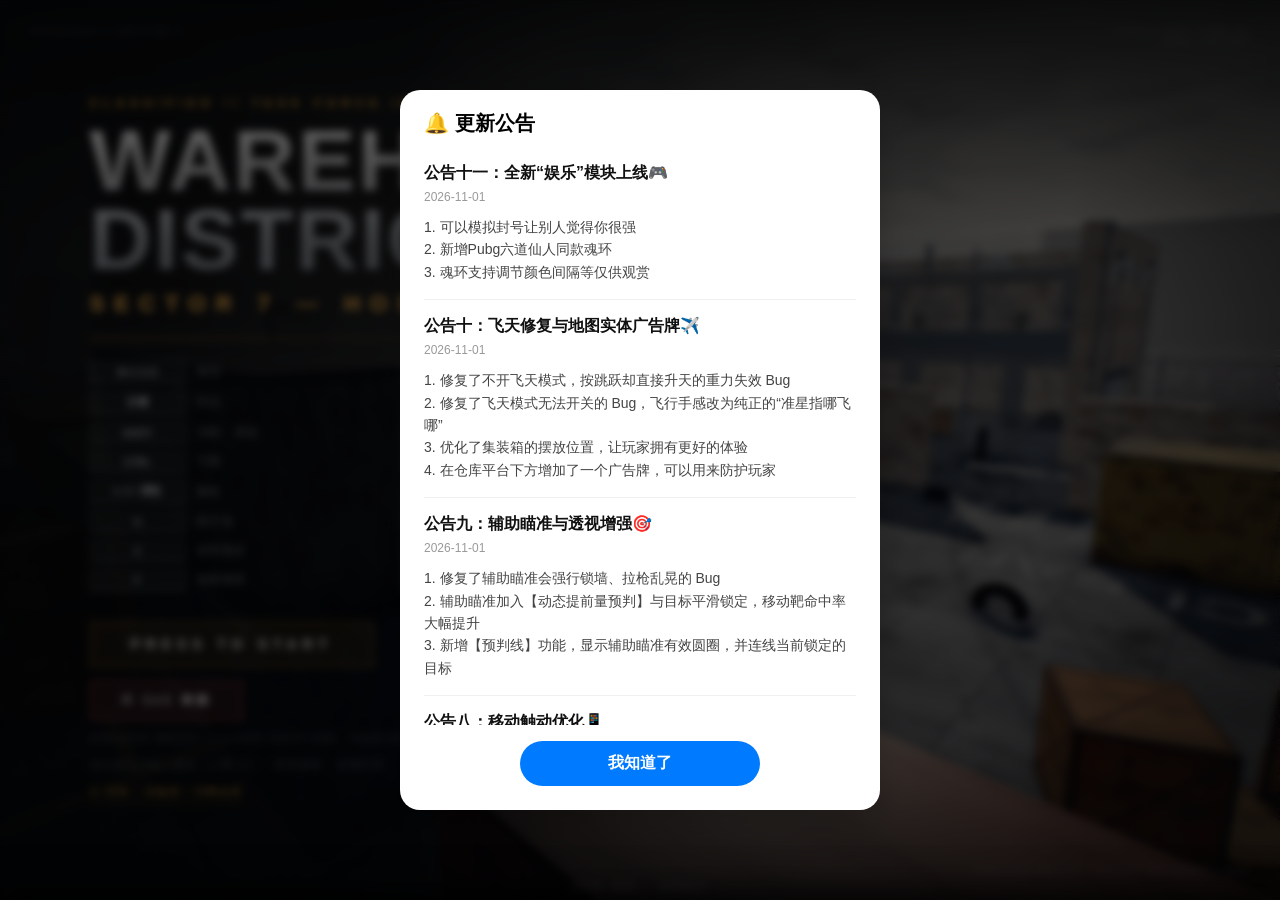
==== commit 5fe137b5: "Add files via upload" ====
--- a/3d-shooter/index.html
+++ b/3d-shooter/index.html
@@ -48,7 +48,7 @@
 }
 #hud.on{opacity:1;}
 
-#cross{position:absolute;pointer-events:none;image-rendering:pixelated;}
+#cross{position:absolute;pointer-events:none;image-rendering:pixelated;transition:opacity 0.15s ease-out;}
 #cross.hidden{opacity:0;}
 
 /* 狙击镜 */
@@ -58,7 +58,7 @@
   background:radial-gradient(circle at 50% 50%,
     rgba(0,0,0,0) 0 36vmin,
     rgba(0,0,0,.55) 36vmin 36.7vmin,
-    rgba(0,0,0,.99) 37.4vmin);
+    rgba(0,0,0,.99) 45.2vmin);
 }
 #scope .lens{
   position:absolute;left:50%;top:50%;width:72vmin;height:72vmin;
@@ -298,6 +298,15 @@
   box-shadow:inset 0 0 140px rgba(255,179,64,.4);transition:opacity .35s;}
 #shieldGlow{position:absolute;inset:0;opacity:0;
   box-shadow:inset 0 0 130px rgba(120,185,255,.55);}
+  
+  /* ★ 新增：头部受击的金色边缘 */
+#headshotGlow{position:absolute;inset:0;opacity:0;pointer-events:none;
+  box-shadow:inset 0 0 150px rgba(255, 215, 0, 0.85);transition:opacity .1s;}
+  
+  /* ★ 命中反馈边框 */
+#hitFeedbackGlow{position:absolute;inset:0;opacity:0;pointer-events:none;
+  box-shadow:inset 0 0 60px rgba(255,255,255,0.7);transition:opacity 0.1s;}
+#hitFeedbackGlow.head{box-shadow:inset 0 0 100px rgba(255,215,0,0.9);}
 
 /* 击杀徽章 */
 #killBadge{position:absolute;left:50%;top:33%;opacity:0;
@@ -514,6 +523,10 @@
   z-index:99;background:rgba(70,0,0,.94);color:#ffd9d5;
   font:11px/1.55 ui-monospace,Consolas,monospace;
   padding:10px 14px;display:none;white-space:pre-wrap;}
+  
+  /* 配件商店专用按钮 */
+.buyBtn.equip { background: rgba(0, 208, 255, 0.15) !important; border-color: rgba(0, 208, 255, 0.6) !important; color: #a8f5ff !important; }
+.attachTab.on { color: #ffb340 !important; border-bottom: 2px solid #ffb340; }
 
 /* ============================================================
    ★ 设置面板：全屏 + 左侧分类导航（替换原「移动端修复」整段）
@@ -780,6 +793,23 @@
   font-size: 11px !important; letter-spacing: .16em !important;
   font-weight: 600 !important; color: rgba(223,230,236,.82) !important;
 }
+
+#settings .tog input[type=color]{
+  width: 54px; height: 30px;
+  padding: 0; border: 1px solid rgba(223,230,236,0.32);
+  background: rgba(12,16,20,0.6); border-radius: 3px;
+  cursor: pointer; -webkit-appearance: none; appearance: none;
+}
+#settings .tog input[type=color]::-webkit-color-swatch-wrapper{ padding: 2px; }
+#settings .tog input[type=color]::-webkit-color-swatch{ border: none; border-radius: 2px; }
+#settings .tog input[type=color]::-moz-color-swatch{ border: none; border-radius: 2px; }
+/* 防止颜色选择器盖住旁边的按钮 */
+#settings .tog button, 
+#settings .tog input[type=color] {
+  position: relative;
+  z-index: 10;
+}
+
 #settings .tog button {
   font-family: inherit !important; font-size: 10px !important;
   letter-spacing: .18em !important; font-weight: 700 !important;
@@ -1154,8 +1184,52 @@
 body.key-edit .tbtn { border: 1px dashed rgba(255, 179, 64, 0.9) !important; box-shadow: 0 0 15px rgba(255, 179, 64, 0.4); opacity: 0.85; }
 body.key-edit .tbtn.dragging { opacity: 1; border: 2px solid #fff !important; box-shadow: 0 0 25px #ffb340 !important; z-index: 2147483641 !important; }
 
+/* ★ 加载画面 */
+#loadScreen{
+  position: fixed; inset: 0; z-index: 2147483600;
+  background: #05070a;
+  display: flex; flex-direction: column;
+  align-items: center; justify-content: center;
+  gap: clamp(16px, 3vh, 32px);
+  padding: 24px;
+}
+#loadImage{
+  max-width: min(90vw, 900px);
+  max-height: 62vh;
+  width: auto; height: auto;
+  object-fit: contain;
+  image-rendering: auto;
+}
+#loadBarWrap{
+  width: min(560px, 72vw);
+  height: 8px;
+  background: rgba(255,255,255,0.08);
+  border: 1px solid rgba(255,179,64,0.38);
+  border-radius: 4px;
+  overflow: hidden;
+  position: relative;
+}
+#loadBarFill{
+  height: 100%; width: 0%;
+  background: linear-gradient(90deg, #ffb340, #ff8a2a);
+  box-shadow: 0 0 14px rgba(255,179,64,0.65);
+  transition: width 0.18s cubic-bezier(.2,.9,.3,1);
+}
+#loadPercent{
+  font-family: ui-monospace, "Cascadia Mono", Consolas, monospace;
+  font-size: 13px; letter-spacing: 6px;
+  color: rgba(223,230,236,0.55);
+  font-weight: 700;
+}
 </style>
 </head>
+
+<div id="loadScreen">
+  <img src="loading.png" alt="" id="loadImage" onerror="this.style.display='none'">
+  <div id="loadBarWrap"><div id="loadBarFill"></div></div>
+  <div id="loadPercent">0%</div>
+</div>
+
 <!-- ★ 1v1 单挑 iframe 覆盖层 -->
 <div id="duelOverlay">
   <button id="duelCloseBtn" type="button">✕</button>
@@ -1163,16 +1237,15 @@
 </div>
 
 
-<!-- 下面是你原本的代码 -->
-<canvas id="c"></canvas>
-...
-
 <canvas id="c"></canvas>
 
 <div id="hud">
   <div id="lowhp"></div>
   <div id="edgeGlow"></div>
   <div id="shieldGlow"></div>
+  <div id="shieldGlow"></div>
+  <div id="hitFeedbackGlow"></div>
+  <div id="headshotGlow"></div>
 
   <canvas id="cross"></canvas>
   <div id="hitmark"><i></i><i></i><i></i><i></i></div>
@@ -1391,6 +1464,8 @@
     <div class="tbtn" id="btnHeal" data-ui="1"><span class="lab">治疗</span></div>
     <div class="tbtn" id="btnShop" data-ui="1"><span class="lab">商店</span></div>
     <div class="tbtn amber" id="btnGrenade" data-ui="1"><span class="lab">雷</span></div>
+    <div class="tbtn amber" id="btnAttach" data-ui="1" style="right: 252px; bottom: 174px; width: 54px; height: 54px; border-color: #00d0ff; color: #a8f5ff; background: rgba(18,54,80,.4);"><span class="lab">配件</span></div>
+    <div class="tbtn amber" id="btnWeaponShop" data-ui="1" style="right: 314px; bottom: 174px; width: 54px; height: 54px; border-color: #ff5a5a; color: #ffb0a4; background: rgba(80,18,18,.4);"><span class="lab">武器</span></div>
   </div>
 </div>
 <!-- ====================== 设置面板 ====================== -->
@@ -1406,286 +1481,373 @@
     </div>
 
     <div class="setbody">
-      <!-- 左侧分类导航 -->
-      <nav class="setnav" id="setNav">
-  <button type="button" class="settab on" data-tab="quality">画质<small>QUALITY</small></button>
-  <button type="button" class="settab"    data-tab="sens">灵敏度<small>AIM</small></button>
-  <button type="button" class="settab"    data-tab="gameplay">功能<small>GAMEPLAY</small></button>
-  <button type="button" class="settab"    data-tab="keys">键位<small>KEYBIND</small></button>
-  <button type="button" class="settab"    data-tab="env">环境<small>WORLD</small></button>
-  <button type="button" class="settab"    data-tab="cheat">作弊<small>CHEATS</small></button>
-  <button type="button" class="settab"    data-tab="dev">开发者<small>DEVELOPER</small></button>
-</nav>
-
-      <div class="setpanes" id="setPanes">
-
-                <!-- ================= 画质 ================= -->
-        <section class="setpane on" data-pane="quality">
-
-  <!-- 画质档位（快选，点击后会把下面 5 项一起写成预设值） -->
-  <div class="setrow">
-    <div class="top"><span class="nm">画质档位</span><b id="vQuality">高清</b></div>
-    <div class="qgrid" id="segQuality">
-      <button type="button" class="qcard" data-v="smooth">
-        <span class="qn">流畅</span>
-        <span class="qd">低分辨率 · 关阴影 · 最省电</span>
-        <span class="qs">SMOOTH</span>
-      </button>
-      <button type="button" class="qcard" data-v="balanced">
-        <span class="qn">均衡</span>
-        <span class="qd">中等分辨率 · 低阴影 · 平衡</span>
-        <span class="qs">BALANCED</span>
-      </button>
-      <button type="button" class="qcard on" data-v="high">
-        <span class="qn">高清</span>
-        <span class="qd">全分辨率 · 软阴影 · 默认</span>
-        <span class="qs">HIGH</span>
-      </button>
-      <button type="button" class="qcard" data-v="ultra">
-        <span class="qn">超清</span>
-        <span class="qd">高 DPR · 高清阴影 · 高性能机型</span>
-        <span class="qs">ULTRA</span>
-      </button>
-    </div>
-    <div class="tip">机型越强档位越高。切换立即生效，重启不丢。</div>
-  </div>
-
-  <!-- ★ 5 个独立画质子项 -->
-  <div class="setrow">
-    <div class="top"><span class="nm">渲染精度</span><b id="vRenderScale">100%</b></div>
-    <input type="range" id="rRenderScale" min="50" max="150" step="5" value="100">
-    <div class="tip">场景渲染分辨率比例。越高越清晰锐利；超过 100% 会超采样，代价翻倍。</div>
-  </div>
-
-  <div class="setrow">
-    <div class="top"><span class="nm">建模精度</span><b id="vModelQuality">8×</b></div>
-    <input type="range" id="rModelQuality" min="1" max="16" step="1" value="8">
-    <div class="tip">各向异性过滤等级。越高，远处 / 斜面上的模型贴图越清晰、不发糊。</div>
-  </div>
-
-  <div class="setrow">
-    <div class="top"><span class="nm">阴影质量</span><b id="vShadowQuality">高</b></div>
-    <div class="seg" id="segShadow">
-      <button type="button" data-v="off">关闭</button>
-      <button type="button" data-v="low">低</button>
-      <button type="button" data-v="medium">中</button>
-      <button type="button" data-v="high">高</button>
-      <button type="button" data-v="ultra">超高</button>
-    </div>
-    <div class="tip">「超高」用 4096² 阴影贴图，仅为高性能电脑准备。切换会重编材质，可能有一瞬卡顿。</div>
-  </div>
-
-  <div class="setrow">
-    <div class="top"><span class="nm">抗锯齿</span><b id="vAntialias">×4</b></div>
-    <div class="seg" id="segAntialias">
-      <button type="button" data-v="2">×2</button>
-      <button type="button" data-v="4">×4</button>
-      <button type="button" data-v="8">×8</button>
-      <button type="button" data-v="16">×16</button>
-    </div>
-    <div class="tip">MSAA 采样级数。手机端会被硬件上限自动降级。</div>
-  </div>
-
-  <div class="setrow">
-    <div class="tog"><span class="nm">显示帧率</span><button id="togFps" type="button">OFF</button></div>
-    <div class="tip">打开后，屏幕右上角实时显示当前 FPS。</div>
-  </div>
-
-  <!-- 粒子密度（原样保留） -->
-  <div class="setrow">
-    <div class="top"><span class="nm">粒子 · 特效密度</span><b id="vFX">100%</b></div>
-    <input type="range" id="rFX" min="10" max="100" step="5" value="100">
-    <div class="tip">
-      控制火花、烟雾、血液、弹壳、雨雪粒子的数量。
-      值越低越流畅；低端机建议 40%~60%。改动自动保存。
-    </div>
-  </div>
-
+  <!-- 左侧分类导航 -->
+  <nav class="setnav" id="setNav">
+    <button type="button" class="settab on" data-tab="quality">画质与特效<small>DISPLAY</small></button>
+    <button type="button" class="settab"    data-tab="controls">操作与手感<small>CONTROLS</small></button>
+    <button type="button" class="settab"    data-tab="gameplay">游戏功能<small>GAMEPLAY</small></button>
+    <button type="button" class="settab"    data-tab="assist">辅助瞄准<small>AIM ASSIST</small></button>
+    <button type="button" class="settab"    data-tab="esp">透视与视觉<small>ESP</small></button>
+    <button type="button" class="settab"    data-tab="cheat">作弊与模式<small>CHEATS</small></button>
+    <button type="button" class="settab"    data-tab="keys">键位设置<small>KEYBIND</small></button>
+    <button type="button" class="settab"    data-tab="fun">娱乐<small>FUN</small></button> <!-- ★ 新增 -->
+    <button type="button" class="settab"    data-tab="dev">开发者<small>DEVELOPER</small></button>
+  </nav>
+
+  <div class="setpanes" id="setPanes">
+
+    <!-- ================= 1. 画质与特效 ================= -->
+    <section class="setpane on" data-pane="quality">
+      <div class="setrow">
+        <div class="top"><span class="nm">画质档位</span><b id="vQuality">高清</b></div>
+        <div class="qgrid" id="segQuality">
+  <button type="button" class="qcard" data-v="smooth"><span class="qn">流畅</span><span class="qd">低分辨率 · 关阴影 · 最省电</span><span class="qs">SMOOTH</span></button>
+  <button type="button" class="qcard" data-v="balanced"><span class="qn">均衡</span><span class="qd">中等分辨率 · 低阴影 · 平衡</span><span class="qs">BALANCED</span></button>
+  <button type="button" class="qcard on" data-v="high"><span class="qn">高清</span><span class="qd">全分辨率 · 软阴影 · 默认</span><span class="qs">HIGH</span></button>
+  <button type="button" class="qcard" data-v="ultra"><span class="qn">超清</span><span class="qd">高 DPR · 高清阴影 · 高性能</span><span class="qs">ULTRA</span></button>
+  <button type="button" class="qcard" data-v="pc" style="grid-column: 1 / -1; border-color: rgba(255,59,48,.4);"><span class="qn" style="color: #ff3b30;">PC级画质</span><span class="qd" style="color: rgba(255,59,48,.8);">极限光影 · 300%粒子 · 手机极易闪退</span><span class="qs">EXTREME</span></button>
+</div>
+        <div class="tip">机型越强档位越高。切换立即生效，重启不丢。</div>
+      </div>
+
+      <div class="setrow">
+        <div class="top"><span class="nm">渲染精度</span><b id="vRenderScale">100%</b></div>
+        <input type="range" id="rRenderScale" min="50" max="150" step="5" value="100">
+      </div>
+      <div class="setrow">
+        <div class="top"><span class="nm">建模精度</span><b id="vModelQuality">8×</b></div>
+        <input type="range" id="rModelQuality" min="1" max="16" step="1" value="8">
+      </div>
+      <div class="setrow">
+        <div class="top"><span class="nm">阴影质量</span><b id="vShadowQuality">高</b></div>
+        <div class="seg" id="segShadow">
+          <button type="button" data-v="off">关闭</button>
+          <button type="button" data-v="low">低</button>
+          <button type="button" data-v="medium">中</button>
+          <button type="button" data-v="high">高</button>
+          <button type="button" data-v="ultra">超高</button>
+        </div>
+      </div>
+      <div class="setrow">
+        <div class="top"><span class="nm">抗锯齿</span><b id="vAntialias">×4</b></div>
+        <div class="seg" id="segAntialias">
+          <div class="seg" id="segAntialias">
+  <button type="button" data-v="2">×2</button>
+  <button type="button" data-v="4">×4</button>
+  <button type="button" data-v="8">×8</button>
+  <button type="button" data-v="16">×16</button>
+</div>
+        </div>
+      </div>
+      <div class="setrow">
+  <div class="top"><span class="nm">粒子 · 特效密度</span><b id="vFX">100%</b></div>
+  <input type="range" id="rFX" min="10" max="300" step="10" value="100">
+</div>
+<div class="setrow">
+  <div class="top"><span class="nm">帧率限制 (FPS)</span><b id="vFPSLimit">60</b></div>
+  <div class="seg" id="segFPSLimit">
+    <button type="button" data-v="15">15</button>
+    <button type="button" data-v="30">30</button>
+    <button type="button" data-v="60" class="on">60</button>
+    <button type="button" data-v="90">90</button>
+    <button type="button" data-v="120">120</button>
+    <button type="button" data-v="144">144</button>
+    <button type="button" data-v="165">165</button>
+    <button type="button" data-v="0">无限制</button>
+  </div>
+</div>
+      <div class="setrow">
+        <div class="top"><span class="nm">天气</span><b id="vWeather">晴</b></div>
+        <div class="seg" id="segWeather">
+          <button type="button" data-v="clear">晴</button>
+          <button type="button" data-v="overcast">阴</button>
+          <button type="button" data-v="rain">雨</button>
+          <button type="button" data-v="fog">雾</button>
+          <button type="button" data-v="snow">雪</button>
+        </div>
+      </div>
+      <div class="setrow">
+        <div class="top"><span class="nm">时间</span><b id="vTime">白天</b></div>
+        <div class="seg" id="segTime">
+          <button type="button" data-v="day">白天</button>
+          <button type="button" data-v="dusk">黄昏</button>
+          <button type="button" data-v="night">夜晚</button>
+        </div>
+      </div>
+      <div class="setrow">
+        <div class="tog"><span class="nm">显示帧率</span><button id="togFps" type="button">OFF</button></div>
+      </div>
+      <div class="setrow">
+        <div class="tog"><span class="nm">减少渲染性能（实验性）</span><button id="togLowRender" type="button">OFF</button></div>
+        <div class="tip">开启后只渲染地图本体，隐藏敌人、武器与特效，极端省电。</div>
+      </div>
+      <div class="setrow">
+  <div class="tog">
+    <span class="nm">最大限度优化 (实验性)</span>
+    <button id="togExtremeOpt" type="button">OFF</button>
+  </div>
+  <div class="tip">在不降低画质和特效的前提下，通过画面降采样计算、视野外粒子剔除、AI分帧寻路，极限压榨帧数。</div>
+</div>
+      <div class="setrow">
+        <div class="tog"><span class="nm">恢复默认画质</span><button id="resetQuality" type="button">重置</button></div>
+      </div>
+    </section>
+
+    <!-- ================= 2. 操作与手感 ================= -->
+    <section class="setpane" data-pane="controls">
+      <div class="setrow">
+        <div class="top"><span class="nm">视角灵敏度</span><b id="vSens">1.00</b></div>
+        <input type="range" id="rSens" min="20" max="400" step="1" value="100">
+      </div>
+      <div class="setrow tOnly" id="rowTouch">
+        <div class="top"><span class="nm">触屏灵敏度</span><b id="vTouch">2.20</b></div>
+        <input type="range" id="rTouch" min="40" max="600" step="1" value="220">
+      </div>
+      <div class="setrow">
+        <div class="top"><span class="nm">开镜灵敏度</span><b id="vAds">1.00</b></div>
+        <input type="range" id="rAds" min="20" max="200" step="1" value="100">
+      </div>
+      <div class="setrow">
+        <div class="tog"><span class="nm">开镜模式</span><button id="togAdsMode" class="on">按下 HOLD</button></div>
+        <div class="tip">按下：按住右键开镜。点击：点一下开镜，再点退出</div>
+      </div>
+      <div class="setrow tOnly" id="rowDrag">
+        <div class="tog"><span class="nm">拖动瞄准</span><button id="togDrag" class="on">ON</button></div>
+        <div class="tip">按住 FIRE / AIM 后直接拖动手指转视角</div>
+      </div>
+      <div class="setrow tOnly" id="rowBtn">
+        <div class="top"><span class="nm">按键大小</span><b id="vBtn">1.00</b></div>
+        <input type="range" id="rBtn" min="70" max="130" step="1" value="100">
+      </div>
+      <div class="setrow tOnly" id="rowTouchEdit">
+        <div class="tog">
+          <span class="nm">触屏按键布局</span>
+          <button id="btnEditKeys" type="button">调整按键</button>
+        </div>
+        <div class="tip">点击后隐藏设置面板，直接拖动屏幕上的按钮位置。</div>
+      </div>
+    </section>
+
+    <!-- ================= 3. 游戏功能 ================= -->
+    <section class="setpane" data-pane="gameplay">
+      <div class="setrow">
+        <div class="tog">
+          <span class="nm">武器配件改装</span>
+          <button id="openAttachBtn" type="button" style="border-color: #00d0ff; color: #a8f5ff; background: rgba(18,54,80,.4);">前往改装台</button>
+        </div>
+      </div>
+      <div class="setrow">
+        <div class="tog"><span class="nm">护甲自动回复</span><button id="togArmor" class="on">ON</button></div>
+      </div>
+      <div class="setrow">
+        <div class="tog"><span class="nm">医疗包治疗</span><button id="togHeal" class="on">ON</button></div>
+      </div>
+      <div class="setrow">
+        <div class="tog"><span class="nm">小队面板</span><button id="togSquad" class="on">展开</button></div>
+      </div>
+      <div class="setrow">
+        <div class="tog"><span class="nm">命中反馈</span><button id="togHitFeed" class="on">ON</button></div>
+      </div>
+    </section>
+
+    <!-- ================= 4. 辅助瞄准 ================= -->
+    <section class="setpane" data-pane="assist">
+      <div class="setrow">
+        <div class="tog"><span class="nm">辅助瞄准</span><button type="button" class="togAA-btn on">ON</button></div>
+        <div class="tip">准心靠近敌人时自动吸附，只在开火时生效</div>
+      </div>
+      <div class="setrow aaOnly" id="rowAimPart">
+        <div class="top"><span class="nm">瞄准部位</span></div>
+        <div class="seg" id="segAimPart">
+          <button type="button" data-v="head" class="on">锁头</button>
+          <button type="button" data-v="body">锁身</button>
+          <button type="button" data-v="legs">锁腿</button>
+        </div>
+      </div>
+      <div class="setrow aaOnly" id="rowAAPow">
+        <div class="top"><span class="nm">辅助力度 / 压枪</span><b id="vAAPowText">75%</b></div>
+        <div class="seg" id="segAAPow">
+          <button type="button" data-v="0.25">弱</button>
+          <button type="button" data-v="0.50">中</button>
+          <button type="button" data-v="0.75" class="on">强</button>
+          <button type="button" data-v="1.0">自瞄</button>
+        </div>
+      </div>
+      <div class="setrow">
+        <div class="tog"><span class="nm">辅助瞄准自适应矫正</span><button id="togAACorrect" type="button">OFF</button></div>
+        <div class="tip">连续脱靶3次后，强行将准心吸附到敌人身上并预判弹道</div>
+      </div>
+    </section>
+
+    <!-- ================= 5. 透视与视觉 ================= -->
+    <section class="setpane" data-pane="esp">
+      <div class="setrow">
+        <div class="tog"><span class="nm">透视 ESP 主开关</span><button id="togEsp">OFF</button></div>
+        <div class="tip">显示敌人方框 / 距离 / 名字 / 血条</div>
+      </div>
+      <div class="setrow">
+        <div class="tog">
+          <span class="nm">ESP 彩虹流光模式 (动态变色)</span>
+          <button id="togEspRainbow" type="button">OFF</button>
+        </div>
+        <div class="tip">开启后，方框 / 射线 / 骨骼将变成随时间循环的彩色流光，无视下方的自定义颜色</div>
+      </div>
+      <div class="setrow">
+        <div class="tog">
+          <span class="nm">方框颜色 · 可见</span>
+          <input type="color" id="espColorVisible" value="#ff3c32">
+        </div>
+      </div>
+      <div class="setrow">
+        <div class="tog">
+          <span class="nm">方框颜色 · 遮挡</span>
+          <input type="color" class="esp-color-picker" data-key="espColorHidden" value="#5fd06a">
+        </div>
+      </div>
+      <div class="setrow">
+        <div class="tog">
+          <span class="nm">绘制射线</span>
+          <button type="button" class="esp-toggle-btn" data-key="espDrawRay">OFF</button>
+        </div>
+        <div class="tog">
+          <span class="nm">射线颜色</span>
+          <input type="color" class="esp-color-picker" data-key="espColorRay" value="#ffcc44">
+        </div>
+      </div>
+      <div class="setrow">
+        <div class="tog">
+          <span class="nm">绘制骨骼</span>
+          <button type="button" class="esp-toggle-btn" data-key="espDrawBone">OFF</button>
+        </div>
+        <div class="tog">
+          <span class="nm">骨骼颜色</span>
+          <input type="color" class="esp-color-picker" data-key="espColorBone" value="#00e0ff">
+        </div>
+      </div>
+      <div class="setrow">
+  <div class="tog">
+    <span class="nm">绘制预判线</span>
+    <button type="button" class="esp-toggle-btn" data-key="espAimLine">OFF</button>
+  </div>
+  <div class="tog">
+    <span class="nm">预判线颜色</span>
+    <input type="color" class="esp-color-picker" data-key="espColorAimLine" value="#ff0000">
+  </div>
+  <div class="tip">以准星为中心绘制辅助瞄准范围圆圈，并用线连接当前锁定的目标</div>
+</div>
+    </section>
+
+    <!-- ================= 6. 作弊与模式 ================= -->
+    <section class="setpane" data-pane="cheat">
+      <div class="setrow">
+        <div class="tog"><span class="nm">无敌</span><button id="togGod">OFF</button></div>
+      </div>
+      <div class="setrow">
+        <div class="tog"><span class="nm">无限子弹</span><button id="togInfAmmo">OFF</button></div>
+      </div>
+      <div class="setrow">
+        <div class="tog"><span class="nm">飞天模式 (准星朝哪飞哪)</span><button id="togFly" type="button">OFF</button></div>
+        <div class="tip">取消重力，抬头按W即可向上飞，低头按W向下飞。关闭后恢复正常掉落</div>
+      </div>
+      <div class="setrow">
+        <div class="tog"><span class="nm">杀戮光环 (无视墙壁)</span><button id="togAura" type="button">OFF</button></div>
+        <div class="top" style="margin-top:8px"><span class="nm">光环半径</span><b id="vAuraRadius">5.0</b></div>
+        <input type="range" id="rAuraRadius" min="1" max="30" step="0.5" value="5">
+        <div class="top" style="margin-top:8px"><span class="nm">每秒伤害 (2000为秒杀)</span><b id="vAuraDmg">50</b></div>
+        <input type="range" id="rAuraDmg" min="10" max="2000" step="10" value="50">
+        <div class="tog" style="margin-top:8px"><span class="nm">光环颜色</span><input type="color" id="auraColorPicker" value="#ff0044"></div>
+      </div>
+      <div class="setrow">
+        <div class="tog"><span class="nm">敌人AI模型颜色</span><button id="togEnemyColor" type="button">OFF</button></div>
+        <div class="tog" style="margin-top:8px"><span class="nm">模型颜色</span><input type="color" id="enemyColorPicker" value="#9d00ff"></div>
+        <div class="tip">开启后，所有敌人的实体模型会变成该颜色</div>
+      </div>
+    </section>
+
+    <!-- ================= 7. 键位设置 ================= -->
+    <section class="setpane" data-pane="keys">
+      <div class="setrow">
+        <div class="top">
+          <span class="nm">自定义键位</span>
+          <b id="keybindHint">点击任意键位进行编辑</b>
+        </div>
+        <div class="kbgrid" id="keybindList"></div>
+        <div class="kbbtns">
+          <button type="button" class="ghost" id="resetKeybinds">恢复默认键位</button>
+        </div>
+      </div>
+    </section>
+    
+    
+    <!-- ================= 9. 娱乐 ================= -->
+<section class="setpane" data-pane="fun">
   <div class="setrow">
     <div class="tog">
-      <span class="nm">恢复默认画质</span>
-      <button id="resetQuality" type="button">重置</button>
+      <span class="nm">模拟封号 (掉线弹窗)</span>
+      <button id="btnFakeBan" type="button" style="color: #ff3b30; border-color: rgba(255,59,48,.6); background: rgba(255,59,48,.1);">强行掉线</button>
     </div>
-    <div class="tip">把画质档位与粒子密度恢复到初始（触屏 = 流畅 / 桌面 = 高清）</div>
-  </div>
-</section>
-
-        <!-- ================= 灵敏度 ================= -->
-        <section class="setpane" data-pane="sens">
-          <div class="setrow">
-            <div class="top"><span class="nm">视角灵敏度</span><b id="vSens">1.00</b></div>
-            <input type="range" id="rSens" min="20" max="400" step="1" value="100">
-            <div class="tip">基础视角速度，鼠标与触屏共用</div>
-          </div>
-
-          <div class="setrow tOnly" id="rowTouch">
-            <div class="top"><span class="nm">触屏灵敏度</span><b id="vTouch">2.20</b></div>
-            <input type="range" id="rTouch" min="40" max="600" step="1" value="220">
-            <div class="tip">仅手机端：手指滑动屏幕的转向速度倍率</div>
-          </div>
-
-          <div class="setrow">
-            <div class="top"><span class="nm">开镜灵敏度</span><b id="vAds">1.00</b></div>
-            <input type="range" id="rAds" min="20" max="200" step="1" value="100">
-            <div class="tip">开镜时的额外倍率，低于 1 更稳</div>
-          </div>
-
-          <div class="setrow">
-            <div class="tog"><span class="nm">开镜模式</span><button id="togAdsMode" class="on">按下 HOLD</button></div>
-            <div class="tip">按下：按住右键开镜。点击：点一下开镜，再点退出</div>
-          </div>
-
-          <div class="setrow tOnly" id="rowDrag">
-            <div class="tog"><span class="nm">拖动瞄准</span><button id="togDrag" class="on">ON</button></div>
-            <div class="tip">按住 FIRE / AIM 后直接拖动手指转视角</div>
-          </div>
-
-          <div class="setrow">
-            <div class="tog"><span class="nm">辅助瞄准</span><button id="togAA" class="on">ON</button></div>
-            <div class="tip">准心靠近敌人时轻微吸附，只在开火时生效</div>
-          </div>
-
-          <div class="setrow aaOnly" id="rowAA">
-            <div class="top"><span class="nm">吸附强度</span><b id="vAA">0.65</b></div>
-            <input type="range" id="rAA" min="0" max="100" step="1" value="65">
-            <div class="tip">每次修正掉准心到目标偏差的比例</div>
-          </div>
-
-          <div class="setrow aaOnly" id="rowSlow">
-            <div class="top"><span class="nm">目标降速</span><b id="vSlow">0.35</b></div>
-            <input type="range" id="rSlow" min="0" max="100" step="1" value="35">
-            <div class="tip">准心压在目标上时灵敏度下降幅度</div>
-          </div>
-        </section>
-
-                <!-- ================= 功能 ================= -->
-<section class="setpane" data-pane="gameplay">
-  <div class="setrow tOnly" id="rowBtn">
-    <div class="top"><span class="nm">按键大小</span><b id="vBtn">1.00</b></div>
-    <input type="range" id="rBtn" min="70" max="130" step="1" value="100">
-    <div class="tip">整体缩放右下角按键组</div>
-  </div>
-
-  <!-- ★ 触屏按键布局编辑入口 -->
-  <div class="setrow tOnly" id="rowTouchEdit">
-    <div class="tog">
-      <span class="nm">触屏按键布局</span>
-      <button id="btnEditKeys" type="button">调整按键</button>
-    </div>
-    <div class="tip">点击后隐藏设置面板，直接拖动屏幕上的按钮位置。</div>
+    <div class="tip">点击后弹出虚假的“数据发生变化，您被迫下线”提示，需点击确定才能恢复。</div>
   </div>
 
   <div class="setrow">
-    <div class="tog"><span class="nm">护甲自动回复</span><button id="togArmor" class="on">ON</button></div>
-    <div class="tip">脱战 4 秒后以 7/秒 回满</div>
-  </div>
-
+    <div class="tog"><span class="nm">魂环特效 (斗罗大陆)</span><button id="togSoulRing" type="button">OFF</button></div>
+    <div class="tip">在玩家脚下显示一圈旋转的光环</div>
+  </div>
   <div class="setrow">
-    <div class="tog"><span class="nm">医疗包治疗</span><button id="togHeal" class="on">ON</button></div>
-    <div class="tip">每局 3 个医疗包，按 H 回复 45 生命</div>
-  </div>
-
+    <div class="top"><span class="nm">魂环数量 (1-15)</span><b id="vSoulCount">1</b></div>
+    <input type="range" id="rSoulCount" min="1" max="15" step="1" value="1">
+  </div>
   <div class="setrow">
-    <div class="tog"><span class="nm">小队面板</span><button id="togSquad" class="on">展开</button></div>
-    <div class="tip">收起后只留标题、友军与无人机两行</div>
-  </div>
-</section>
-
-        <!-- ================= 键位 ================= -->
-<section class="setpane" data-pane="keys">
+    <div class="top"><span class="nm">大小 (半径)</span><b id="vSoulSize">1.0</b></div>
+    <input type="range" id="rSoulSize" min="0.5" max="3.0" step="0.1" value="1.0">
+  </div>
   <div class="setrow">
-    <div class="top">
-      <span class="nm">自定义键位</span>
-      <b id="keybindHint">点击任意键位进行编辑</b>
-    </div>
-    <div class="kbgrid" id="keybindList"></div>
-    <div class="tip">
-      点击某一行后，按下你想要的新按键即可替换（Esc 取消）。
-      如果新键已被其他动作占用，会自动解除原来的绑定。改动会自动保存到本地。
-    </div>
-    <div class="kbbtns">
-      <button type="button" class="ghost" id="resetKeybinds">恢复默认键位</button>
-    </div>
-  </div>
-</section>
-
-<!-- ================= 环境 ================= -->
-<section class="setpane" data-pane="env">
+    <div class="top"><span class="nm">粗细</span><b id="vSoulThick">0.1</b></div>
+    <input type="range" id="rSoulThick" min="0.02" max="0.5" step="0.01" value="0.1">
+  </div>
   <div class="setrow">
-    <div class="top"><span class="nm">天气</span><b id="vWeather">晴</b></div>
-    <div class="seg" id="segWeather">
-      <button type="button" data-v="clear">晴</button>
-      <button type="button" data-v="overcast">阴</button>
-      <button type="button" data-v="rain">雨</button>
-      <button type="button" data-v="fog">雾</button>
-      <button type="button" data-v="snow">雪</button>
-    </div>
-  </div>
-
-  <div class="setrow">
-    <div class="top"><span class="nm">时间</span><b id="vTime">白天</b></div>
-    <div class="seg" id="segTime">
-      <button type="button" data-v="day">白天</button>
-      <button type="button" data-v="dusk">黄昏</button>
-      <button type="button" data-v="night">夜晚</button>
-    </div>
-  </div>
-</section>
-
-        <!-- ================= 作弊 ================= -->
-        <section class="setpane" data-pane="cheat">
-          <div class="setrow">
-            <div class="tog"><span class="nm">无敌</span><button id="togGod">OFF</button></div>
-            <div class="tip">敌人对你造成的任何伤害都为 0</div>
-          </div>
-
-          <div class="setrow">
-            <div class="tog"><span class="nm">无限子弹</span><button id="togInfAmmo">OFF</button></div>
-            <div class="tip">不消耗弹匣、不需要换弹</div>
-          </div>
-
-          <div class="setrow">
-            <div class="tog"><span class="nm">透视 ESP</span><button id="togEsp">OFF</button></div>
-            <div class="tip">显示敌人方框 / 距离 / 名字 / 血条</div>
-          </div>
-
-          <div class="setrow">
-            <div class="top"><span class="nm">辅助瞄准强度</span><b id="vAAPow">0.65</b></div>
-            <input type="range" id="rAAPow" min="0" max="100" step="1" value="65">
-            <div class="tip">0 = 关闭 · 1 = 锁头自瞄。只在开火时触发，优先准星最近，其次距离。目标躲进掩体（头未露出）会立刻放弃锁定</div>
-          </div>
-        </section>
-        
-        
-        <!-- ================= 开发者 ================= -->
-        <section class="setpane" data-pane="dev">
+    <div class="top"><span class="nm">间隔 (上下距离)</span><b id="vSoulGap">0.1</b></div>
+    <input type="range" id="rSoulGap" min="0.0" max="0.5" step="0.02" value="0.1">
+  </div>
   <div class="setrow">
     <div class="tog">
-      <span class="nm">立即阵亡</span>
-      <button id="devSuicide" type="button" class="devDanger">☠ 阵亡</button>
+      <span class="nm">魂环颜色</span>
+      <input type="color" id="soulRingColor" value="#00ffff">
     </div>
-    <div class="tip">直接倒下。持有复活币会先消耗一枚，走正常死亡流程。只在战斗中可用。</div>
-  </div>
-
-  <div class="setrow">
-    <div class="tog">
-      <span class="nm">增加金币</span>
-      <button id="devAddGold" type="button">+1000</button>
-    </div>
-    <div class="tip">直接 +1000 信用点。商店打开时会立即刷新可购买状态。</div>
-  </div>
-
-  <div class="setrow">
-    <div class="tog">
-      <span class="nm">结束当前波次</span>
-      <button id="devEndWave" type="button">强制清波</button>
-    </div>
-    <div class="tip">清空场上敌人并进入波次间商店阶段。已在波次间时忽略。</div>
   </div>
 </section>
 
-      </div>
-    </div>
+    <!-- ================= 9. 开发者 ================= -->
+    <section class="setpane" data-pane="dev">
+      <div class="setrow">
+        <div class="tog">
+          <span class="nm">开发者控制台</span>
+          <button id="togDevConsole" type="button">OFF</button>
+        </div>
+        <div class="tip">按 `~` 键或点击右上角图标呼出，支持捕获日志与指令。</div>
+      </div>
+      <div class="setrow">
+        <div class="tog">
+          <span class="nm">立即阵亡</span>
+          <button id="devSuicide" type="button" class="devDanger">☠ 阵亡</button>
+        </div>
+      </div>
+      <div class="setrow">
+        <div class="tog">
+          <span class="nm">增加金币</span>
+          <button id="devAddGold" type="button">+1000</button>
+        </div>
+      </div>
+      <div class="setrow">
+        <div class="tog">
+          <span class="nm">结束当前波次</span>
+          <button id="devEndWave" type="button">强制清波</button>
+        </div>
+      </div>
+    </section>
+
+  </div>
+</div>
 
     <div class="setbtns">
       <button type="button" class="ghost" id="setReset">重置</button>
@@ -1721,8 +1883,78 @@
   <div class="fbtn primary" id="keyEditDone">完成并退出</div>
 </div>
 
+<!-- ====================== 全屏改装台 ====================== -->
+<div id="attachShop" class="hide" style="position: fixed; inset: 0; z-index: 99999; display: none; background: #0a0c0e; flex-direction: column; pointer-events: auto;">
+  
+  <div style="flex: 0 0 auto; display: flex; justify-content: space-between; align-items: center; padding: 16px 24px; border-bottom: 1px solid rgba(223,230,236,.12); background: #10151b;">
+    <div>
+      <span class="lbl" style="font-size:12px; letter-spacing: .2em;">Armory & Customization</span>
+      <div style="font-size:22px; font-weight:800; color:#ffb340; letter-spacing: .1em;">武器改装台</div>
+    </div>
+    <div style="text-align:right;">
+      <span class="lbl">Credits</span>
+      <div style="font-size:24px; font-weight:800; color:#ffd98a; font-family: ui-monospace;">◎ <span id="attachShopGold">0</span></div>
+    </div>
+  </div>
+
+  <div style="flex: 1; display: flex; overflow: hidden;">
+    <!-- 左侧：武器列表导航 -->
+<div id="attachNav" style="flex: 0 0 200px; background: rgba(6,9,12,.55); border-right: 1px solid rgba(223,230,236,.10); display: flex; flex-direction: column; padding: 12px 8px; gap: 4px;">
+  <button class="attachTab on" data-wid="rifle" style="padding: 14px; text-align: left; background: rgba(255,179,64,.12); border: 1px solid rgba(255,179,64,.45); color: #ffb340; font-size: 13px; font-weight: 700; border-radius: 4px; cursor: pointer;">M4 CARBINE</button>
+  <button class="attachTab" data-wid="shotgun" style="padding: 14px; text-align: left; background: transparent; border: 1px solid transparent; color: rgba(223,230,236,.5); font-size: 13px; font-weight: 700; border-radius: 4px; cursor: pointer;">KS-12 PUMP</button>
+  <button class="attachTab" data-wid="sniper" style="padding: 14px; text-align: left; background: transparent; border: 1px solid transparent; color: rgba(223,230,236,.5); font-size: 13px; font-weight: 700; border-radius: 4px; cursor: pointer;">SR-7 LONGBOW</button>
+  <!-- ✅ 新增：巴雷特 -->
+  <button class="attachTab" data-wid="barrett" style="padding: 14px; text-align: left; background: transparent; border: 1px solid transparent; color: rgba(223,230,236,.5); font-size: 13px; font-weight: 700; border-radius: 4px; cursor: pointer;">.50 CAL BARRETT</button>
+</div>
+
+    <!-- 右侧：内容区 -->
+    <div style="flex: 1; display: flex; flex-direction: column; padding: 20px 30px; overflow-y: auto;">
+      <!-- 二级 Tab -->
+      <div style="display: flex; gap: 20px; margin-bottom: 20px; border-bottom: 1px solid rgba(255,255,255,.1); padding-bottom: 10px;">
+        <button class="subTab on" data-tab="attach" style="background: transparent; border: none; color: #fff; font-size: 15px; font-weight: 700; cursor: pointer; letter-spacing: 1px; border-bottom: 2px solid #ffb340; padding-bottom: 6px;">配件 (Attachments)</button>
+        <button class="subTab" data-tab="ammo" style="background: transparent; border: none; color: rgba(255,255,255,.4); font-size: 15px; font-weight: 700; cursor: pointer; letter-spacing: 1px; padding-bottom: 6px;">子弹 (Ammunition)</button>
+      </div>
+
+      <!-- 列表容器 -->
+      <div id="attachShopList" style="display: flex; flex-direction: column; gap: 10px; padding-right: 10px;">
+        <!-- 动态生成配件 -->
+      </div>
+      <div id="ammoShopList" style="display: none; flex-direction: column; gap: 10px; padding-right: 10px;">
+        <!-- 动态生成子弹 -->
+      </div>
+    </div>
+  </div>
+
+  <div style="flex: 0 0 auto; padding: 16px 24px; border-top: 1px solid rgba(223,230,236,.12); background: #10151b; display: flex; justify-content: flex-end;">
+    <button class="btn small" id="attachShopClose" style="margin-top:0; pointer-events:auto; cursor:pointer; padding: 12px 30px; font-size: 13px;">完成并关闭</button>
+  </div>
+</div>
+<!-- ====================== 全屏改装台结束 ====================== -->
+<!-- ====================== 武器商店 ====================== -->
+<div id="weaponShop" class="hide" style="position: fixed; inset: 0; z-index: 99999; display: none; background: rgba(3,5,7,.95); backdrop-filter: blur(10px); flex-direction: column; pointer-events: auto;">
+  <div style="flex: 0 0 auto; display: flex; justify-content: space-between; align-items: center; padding: 16px 24px; border-bottom: 1px solid rgba(223,230,236,.12); background: #10151b;">
+    <div>
+      <span class="lbl" style="font-size:12px; letter-spacing: .2em;">Weapon Armory</span>
+      <div style="font-size:22px; font-weight:800; color:#ffb340; letter-spacing: .1em;">军火库</div>
+    </div>
+    <div style="text-align:right;">
+      <span class="lbl">Credits</span>
+      <div style="font-size:24px; font-weight:800; color:#ffd98a; font-family: ui-monospace;">◎ <span id="weaponShopGold">0</span></div>
+    </div>
+  </div>
+
+  <div style="flex: 1; display: flex; padding: 20px 30px; overflow-y: auto; flex-wrap: wrap; gap: 20px; justify-content: center; align-content: flex-start;" id="weaponShopList">
+    <!-- 动态生成 -->
+  </div>
+
+  <div style="flex: 0 0 auto; padding: 16px 24px; border-top: 1px solid rgba(223,230,236,.12); background: #10151b; display: flex; justify-content: flex-end;">
+    <button class="btn small" id="weaponShopClose" style="margin-top:0; pointer-events:auto; cursor:pointer; padding: 12px 30px; font-size: 13px;">关闭军火库</button>
+  </div>
+</div>
+
+
 <script src="three.min.js"></script>
-
+<!-- 后续的 script 保持原样 -->
 <script>
 if (typeof THREE === 'undefined'){
   document.body.innerHTML =
@@ -1735,54 +1967,110 @@
 </script>
 
 
-<!-- 游戏主体：按顺序加载，顺序不能乱 -->
-<script src="js/core/utils.js"></script>
-<script src="js/core/audio.js"></script>
-<script src="js/core/bgm.js"></script>
-<script src="js/core/renderer.js"></script>
-<script src="js/core/textures.js"></script>
-<script src="js/core/lighting.js"></script>
-<script src="js/core/weather.js"></script>
-<script src="js/core/environment.js"></script>
-<script src="js/core/dust.js"></script>
-
-<script src="js/world/map.js"></script>
-<script src="js/world/signboard.js"></script>
-
-<script src="js/entities/player.js"></script>
-<script src="js/world/queries.js"></script>
-<script src="js/core/effects.js"></script>
-
-<script src="js/entities/weapon_models.js"></script>
-<script src="js/entities/weapons.js"></script>
-<script src="js/entities/enemy_model.js"></script>
-<script src="js/entities/enemy_data.js"></script>
-<script src="js/entities/enemy_ai.js"></script>
-<script src="js/entities/ally.js"></script>
-<script src="js/entities/drone.js"></script>
-<script src="js/entities/turret.js"></script>
-<script src="js/entities/grenade.js"></script>
-
-<script src="js/ui/hud.js"></script>
-<script src="js/systems/input.js"></script>
-<script src="js/systems/settings.js"></script>
-<script src="js/systems/shooting.js"></script>
-<script src="js/systems/damage.js"></script>
-<script src="js/systems/player_update.js"></script>
-<script src="js/systems/vm_anim.js"></script>
-<script src="js/systems/camera.js"></script>
-
-<script src="js/ui/shop.js"></script>
-<script src="js/game/flow.js"></script>
-<script src="js/game/intro.js"></script>
-<script src="js/game/waves.js"></script>
-<script src="js/ui/esp.js"></script>
-<script src="js/main.js"></script>
-<script src="music.js"></script>
-<script src="announcement.js"></script>
-
-
-
+<script>
+  (function() {
+    const blockedScripts = JSON.parse(localStorage.getItem('dev_blocked_js') || '[]');
+    if (blockedScripts.length > 0) {
+      console.warn("⛔ [DEV CONSOLE] 拦截器已激活。黑名单: ", blockedScripts);
+    }
+
+    const scripts = [
+      'js/core/utils.js',
+      'js/core/audio.js',
+      'js/core/bgm.js',
+      'js/core/renderer.js',
+      'js/core/textures.js',
+      'js/core/lighting.js',
+      'js/core/weather.js',
+      'js/core/environment.js',
+      'js/core/dust.js',
+      'js/world/map.js',
+      'js/world/signboard.js',
+      'js/entities/player.js',
+      'js/world/queries.js',
+      'js/core/effects.js',
+      'js/entities/weapon_models.js',
+      'js/entities/weapons.js',
+      'js/entities/enemy_model.js',
+      'js/entities/enemy_data.js',
+      'js/entities/enemy_ai.js',
+      'js/entities/ally.js',
+      'js/entities/drone.js',
+      'js/entities/turret.js',
+      'js/entities/grenade.js',
+      'js/ui/hud.js',
+      'js/systems/input.js',
+      'js/systems/settings.js',
+      'js/systems/shooting.js',
+      'js/systems/attachments.js',
+      'js/systems/damage.js',
+      'js/systems/player_update.js',
+      'js/systems/vm_anim.js',
+      'js/systems/camera.js',
+      'js/ui/shop.js',
+      'js/ui/weapon_shop.js',
+      'js/game/flow.js',
+      'js/game/intro.js',
+      'js/game/waves.js',
+      'js/ui/esp.js',
+      'js/ui/dev_console.js',
+      'js/main.js',
+      'music.js',
+      'announcement.js'
+    ];
+
+    // 1. 让进度条先平滑地跑起来
+    const barFill = document.getElementById('loadBarFill');
+    const pctEl = document.getElementById('loadPercent');
+    if (barFill) {
+      barFill.style.transition = 'width 4s cubic-bezier(0.1, 0.7, 0.3, 1)';
+      barFill.style.width = '90%';
+      let pct = 0;
+      window.__loadTimer = setInterval(() => {
+        pct += Math.floor(Math.random() * 5) + 2;
+        if (pct > 90) pct = 90;
+        if (pctEl) pctEl.textContent = pct + '%';
+      }, 150);
+    }
+
+    // 2. 用最原始的 document.write 同步加载，手机浏览器绝不拦截
+    for (const src of scripts) {
+      if (blockedScripts.includes(src)) {
+        console.error(`⛔ [DEV CONSOLE] 已成功阻止加载模块: ${src}`);
+        continue;
+      }
+      document.write(`<script src="${src}"><\/script>`);
+    }
+  })();
+</script>
+
+
+
+<script>
+  // 当所有同步脚本加载完毕，进度条满格并淡出
+  window.addEventListener('load', function() {
+    if (window.__loadTimer) clearInterval(window.__loadTimer);
+    
+    const barFill = document.getElementById('loadBarFill');
+    const pctEl = document.getElementById('loadPercent');
+    if (barFill) {
+      barFill.style.transition = 'width 0.2s ease-out';
+      barFill.style.width = '100%';
+    }
+    if (pctEl) pctEl.textContent = '100%';
+
+    setTimeout(function() {
+      const loadEl = document.getElementById('loadScreen');
+      if (loadEl) {
+        loadEl.style.transition = 'opacity 0.35s ease-out';
+        loadEl.style.opacity = '0';
+        setTimeout(function() {
+          if (loadEl && loadEl.parentNode) loadEl.parentNode.removeChild(loadEl);
+        }, 400);
+      }
+    }, 300);
+  });
+</script>
 </body>
 <!-- 闪光弹白屏遮罩 -->
 <div id="flashOverlay"></div>
